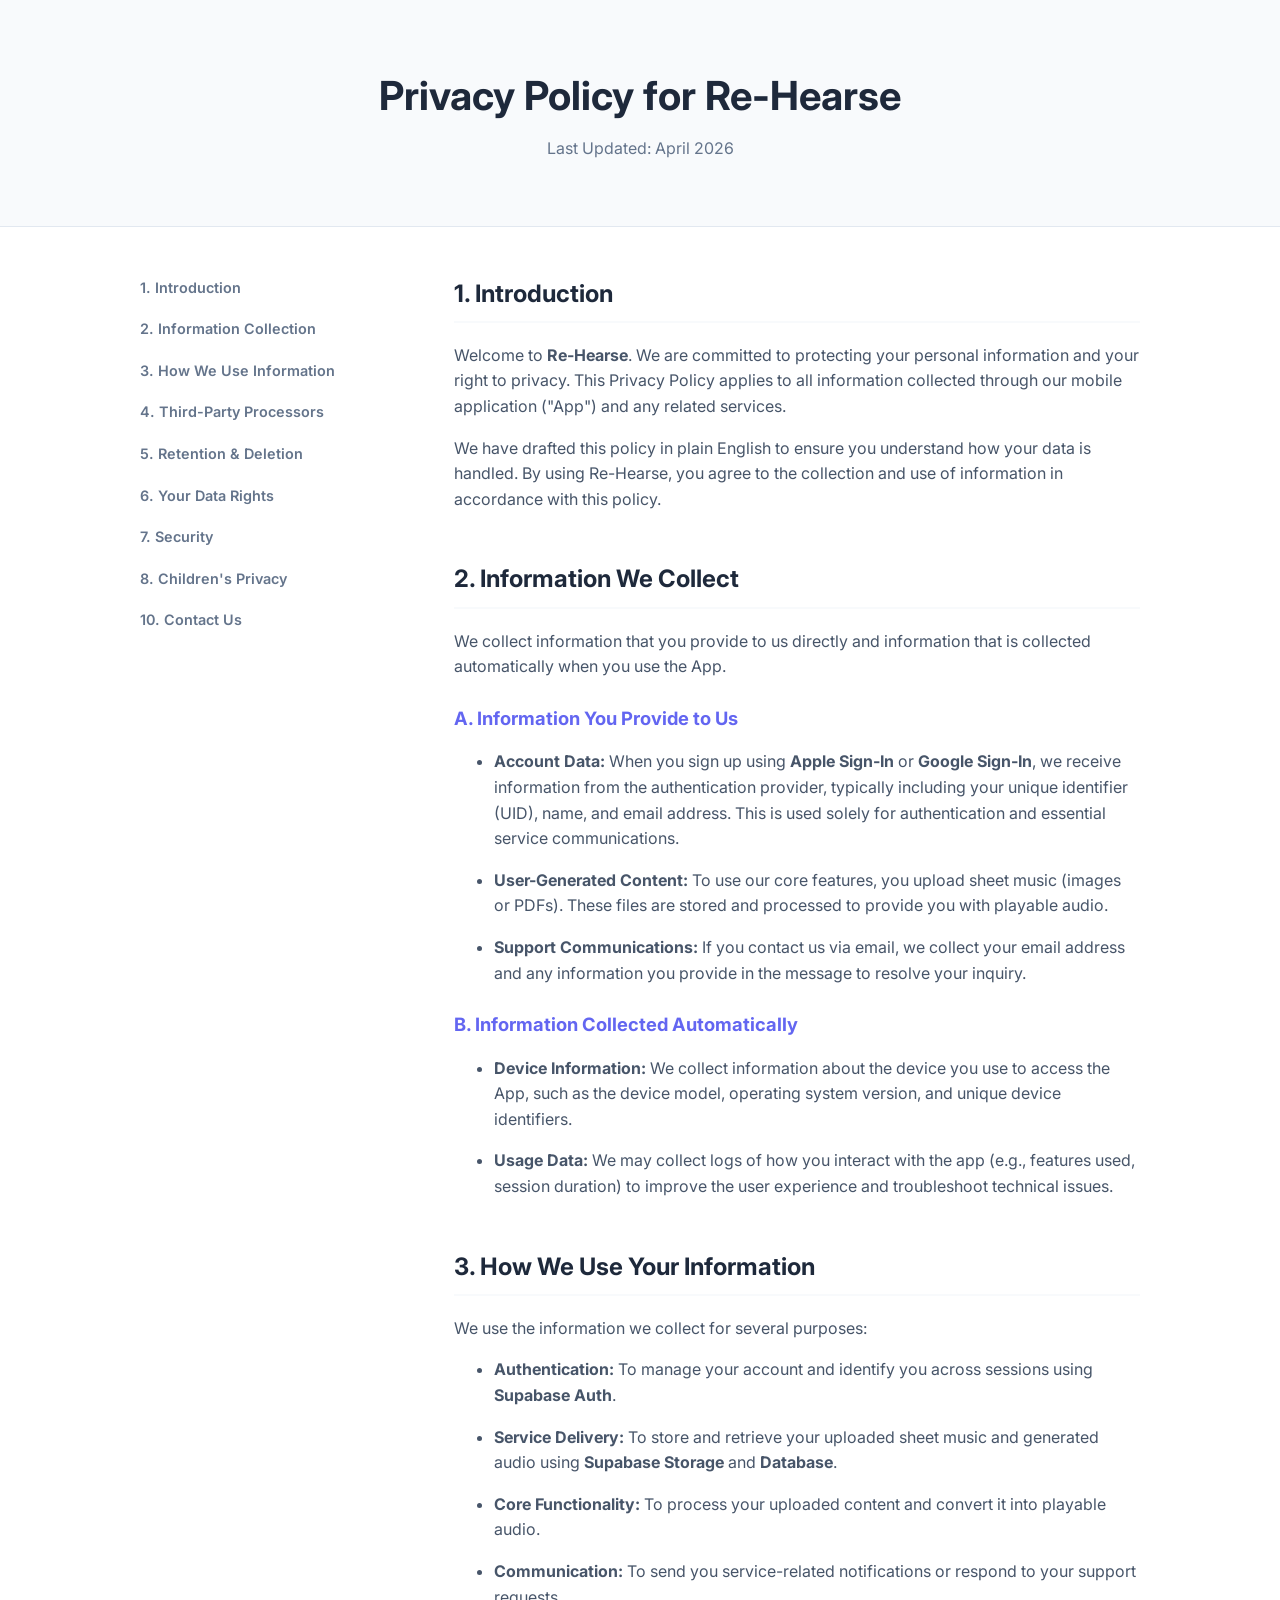
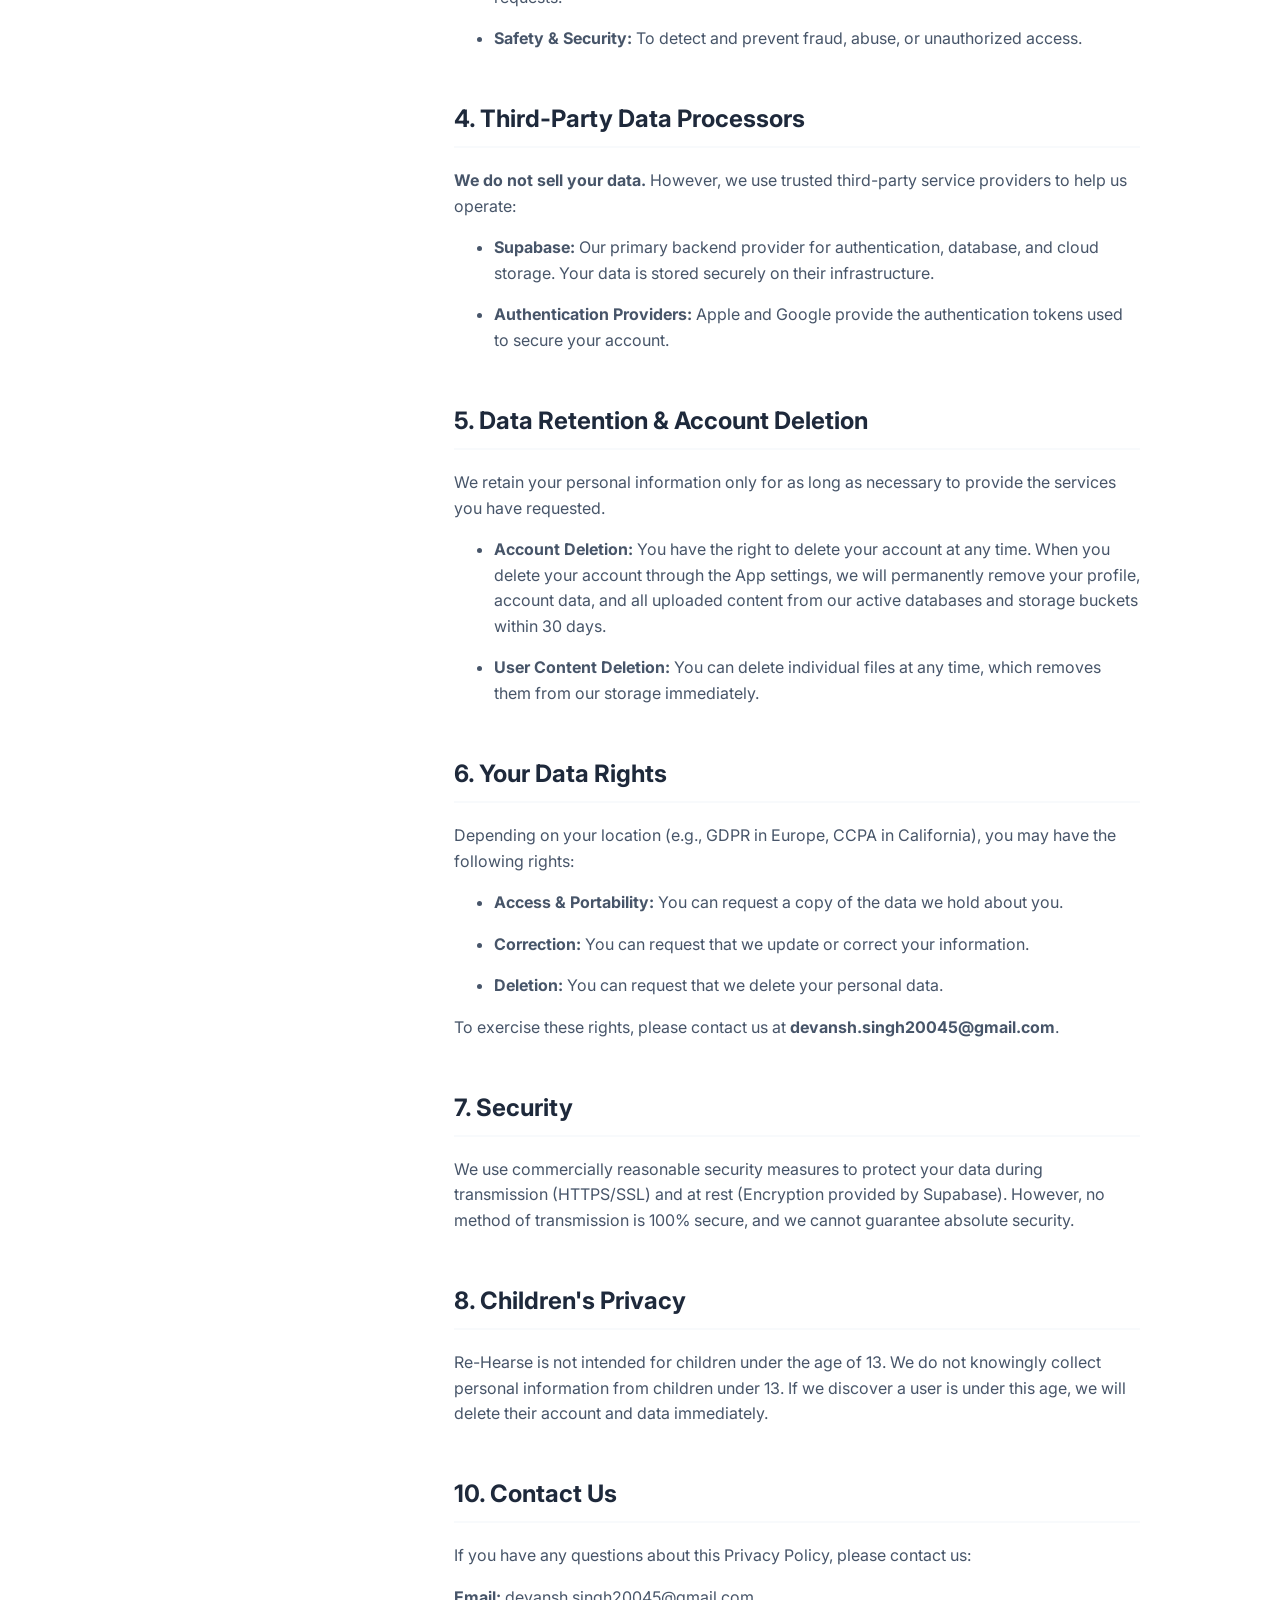
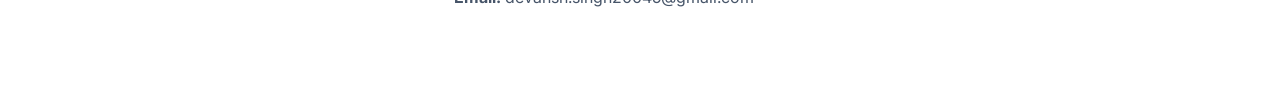
==== privacy-policy/index.html @ 0bf98469 "Create index.html" ====
<!DOCTYPE html>
<html lang="en">
<head>
    <meta charset="UTF-8">
    <meta name="viewport" content="width=device-width, initial-scale=1.0">
    <title>Privacy Policy | Re-Hearse</title>
    <link rel="preconnect" href="https://fonts.googleapis.com">
    <link href="https://fonts.googleapis.com/css2?family=Inter:wght@400;600;700&display=swap" rel="stylesheet">
    <style>
        :root { --primary: #6366f1; --bg: #ffffff; --surface: #f8fafc; --text: #1e293b; --text-light: #64748b; }
        body { font-family: 'Inter', sans-serif; line-height: 1.6; color: var(--text); margin: 0; background: var(--bg); }
        .header { background: var(--surface); padding: 4rem 2rem; text-align: center; border-bottom: 1px solid #e2e8f0; }
        .header h1 { font-size: 2.5rem; margin: 0; font-weight: 700; }
        .last-updated { color: var(--text-light); margin-top: 0.5rem; display: block; }
        .container { max-width: 1000px; margin: 0 auto; padding: 3rem 2rem; display: flex; gap: 4rem; }
        aside { width: 250px; position: sticky; top: 2rem; height: fit-content; }
        aside nav ul { list-style: none; padding: 0; margin: 0; }
        aside nav li { margin-bottom: 1rem; }
        aside nav a { text-decoration: none; color: var(--text-light); font-size: 0.9rem; font-weight: 600; transition: 0.2s; }
        aside nav a:hover { color: var(--primary); }
        main { flex: 1; }
        section { margin-bottom: 3rem; }
        h2 { font-size: 1.5rem; color: var(--text); border-bottom: 2px solid var(--surface); padding-bottom: 0.5rem; margin-top: 0; }
        h3 { font-size: 1.15rem; color: var(--primary); margin: 1.5rem 0 0.5rem 0; }
        p, li { margin-bottom: 1rem; color: #475569; }
        @media (max-width: 850px) { .container { flex-direction: column; } aside { display: none; } }
    </style>
</head>
<body>

<header class="header">
    <h1>Privacy Policy for Re-Hearse</h1>
    <span class="last-updated">Last Updated: April 2026</span>
</header>

<div class="container">
    <aside>
        <nav>
            <ul>
                <li><a href="#intro">1. Introduction</a></li>
                <li><a href="#collection">2. Information Collection</a></li>
                <li><a href="#usage">3. How We Use Information</a></li>
                <li><a href="#thirdparty">4. Third-Party Processors</a></li>
                <li><a href="#retention">5. Retention & Deletion</a></li>
                <li><a href="#rights">6. Your Data Rights</a></li>
                <li><a href="#security">7. Security</a></li>
                <li><a href="#children">8. Children's Privacy</a></li>
                <li><a href="#contact">10. Contact Us</a></li>
            </ul>
        </nav>
    </aside>

    <main>
        <section id="intro">
            <h2>1. Introduction</h2>
            <p>Welcome to <strong>Re-Hearse</strong>. We are committed to protecting your personal information and your right to privacy. This Privacy Policy applies to all information collected through our mobile application ("App") and any related services.</p>
            <p>We have drafted this policy in plain English to ensure you understand how your data is handled. By using Re-Hearse, you agree to the collection and use of information in accordance with this policy.</p>
        </section>

        <section id="collection">
            <h2>2. Information We Collect</h2>
            <p>We collect information that you provide to us directly and information that is collected automatically when you use the App.</p>
            
            <h3>A. Information You Provide to Us</h3>
            <ul>
                <li><strong>Account Data:</strong> When you sign up using <strong>Apple Sign-In</strong> or <strong>Google Sign-In</strong>, we receive information from the authentication provider, typically including your unique identifier (UID), name, and email address. This is used solely for authentication and essential service communications.</li>
                <li><strong>User-Generated Content:</strong> To use our core features, you upload sheet music (images or PDFs). These files are stored and processed to provide you with playable audio.</li>
                <li><strong>Support Communications:</strong> If you contact us via email, we collect your email address and any information you provide in the message to resolve your inquiry.</li>
            </ul>

            <h3>B. Information Collected Automatically</h3>
            <ul>
                <li><strong>Device Information:</strong> We collect information about the device you use to access the App, such as the device model, operating system version, and unique device identifiers.</li>
                <li><strong>Usage Data:</strong> We may collect logs of how you interact with the app (e.g., features used, session duration) to improve the user experience and troubleshoot technical issues.</li>
            </ul>
        </section>

        <section id="usage">
            <h2>3. How We Use Your Information</h2>
            <p>We use the information we collect for several purposes:</p>
            <ul>
                <li><strong>Authentication:</strong> To manage your account and identify you across sessions using <strong>Supabase Auth</strong>.</li>
                <li><strong>Service Delivery:</strong> To store and retrieve your uploaded sheet music and generated audio using <strong>Supabase Storage</strong> and <strong>Database</strong>.</li>
                <li><strong>Core Functionality:</strong> To process your uploaded content and convert it into playable audio.</li>
                <li><strong>Communication:</strong> To send you service-related notifications or respond to your support requests.</li>
                <li><strong>Safety & Security:</strong> To detect and prevent fraud, abuse, or unauthorized access.</li>
            </ul>
        </section>

        <section id="thirdparty">
            <h2>4. Third-Party Data Processors</h2>
            <p><strong>We do not sell your data.</strong> However, we use trusted third-party service providers to help us operate:</p>
            <ul>
                <li><strong>Supabase:</strong> Our primary backend provider for authentication, database, and cloud storage. Your data is stored securely on their infrastructure.</li>
                <li><strong>Authentication Providers:</strong> Apple and Google provide the authentication tokens used to secure your account.</li>
            </ul>
        </section>

        <section id="retention">
            <h2>5. Data Retention & Account Deletion</h2>
            <p>We retain your personal information only for as long as necessary to provide the services you have requested.</p>
            <ul>
                <li><strong>Account Deletion:</strong> You have the right to delete your account at any time. When you delete your account through the App settings, we will permanently remove your profile, account data, and all uploaded content from our active databases and storage buckets within 30 days.</li>
                <li><strong>User Content Deletion:</strong> You can delete individual files at any time, which removes them from our storage immediately.</li>
            </ul>
        </section>

        <section id="rights">
            <h2>6. Your Data Rights</h2>
            <p>Depending on your location (e.g., GDPR in Europe, CCPA in California), you may have the following rights:</p>
            <ul>
                <li><strong>Access & Portability:</strong> You can request a copy of the data we hold about you.</li>
                <li><strong>Correction:</strong> You can request that we update or correct your information.</li>
                <li><strong>Deletion:</strong> You can request that we delete your personal data.</li>
            </ul>
            <p>To exercise these rights, please contact us at <strong>devansh.singh20045@gmail.com</strong>.</p>
        </section>

        <section id="security">
            <h2>7. Security</h2>
            <p>We use commercially reasonable security measures to protect your data during transmission (HTTPS/SSL) and at rest (Encryption provided by Supabase). However, no method of transmission is 100% secure, and we cannot guarantee absolute security.</p>
        </section>

        <section id="children">
            <h2>8. Children's Privacy</h2>
            <p>Re-Hearse is not intended for children under the age of 13. We do not knowingly collect personal information from children under 13. If we discover a user is under this age, we will delete their account and data immediately.</p>
        </section>

        <section id="contact">
            <h2>10. Contact Us</h2>
            <p>If you have any questions about this Privacy Policy, please contact us:</p>
            <p><strong>Email:</strong> devansh.singh20045@gmail.com</p>
        </section>
    </main>
</div>

</body>
</html>
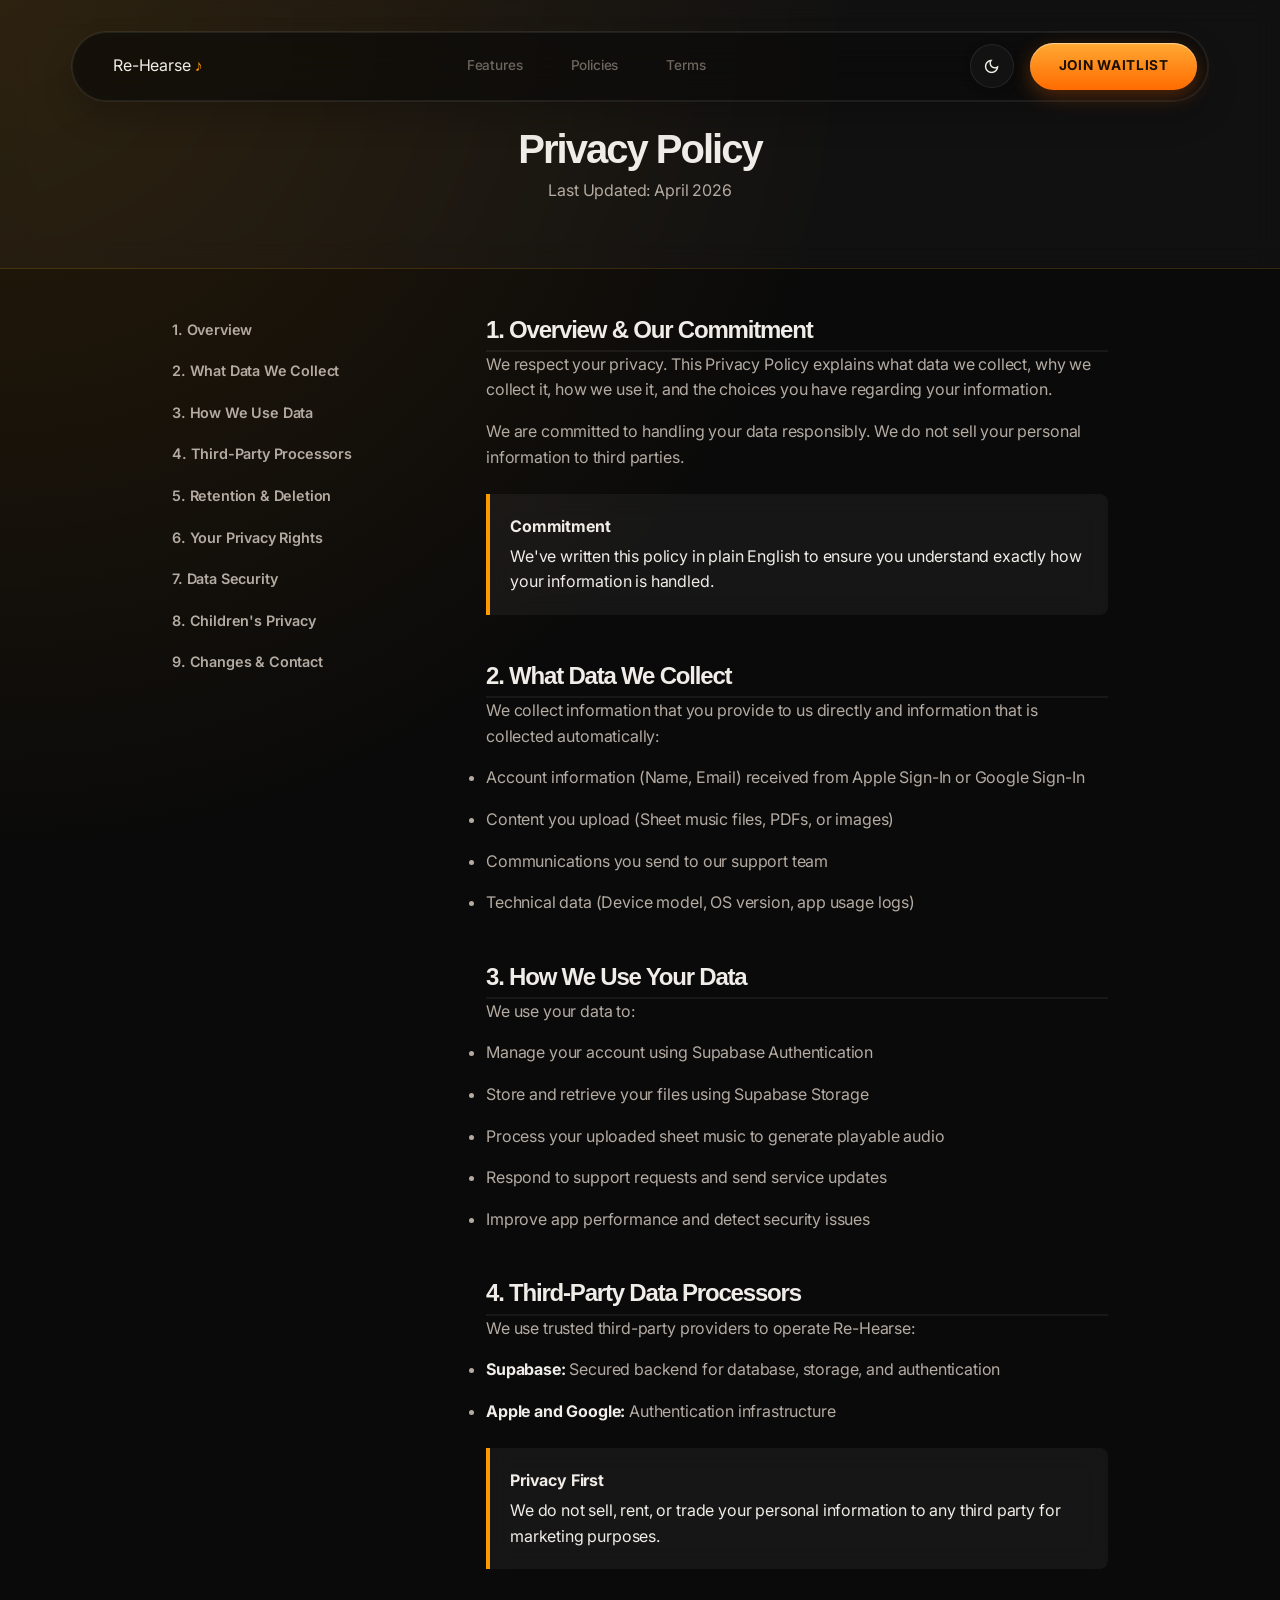
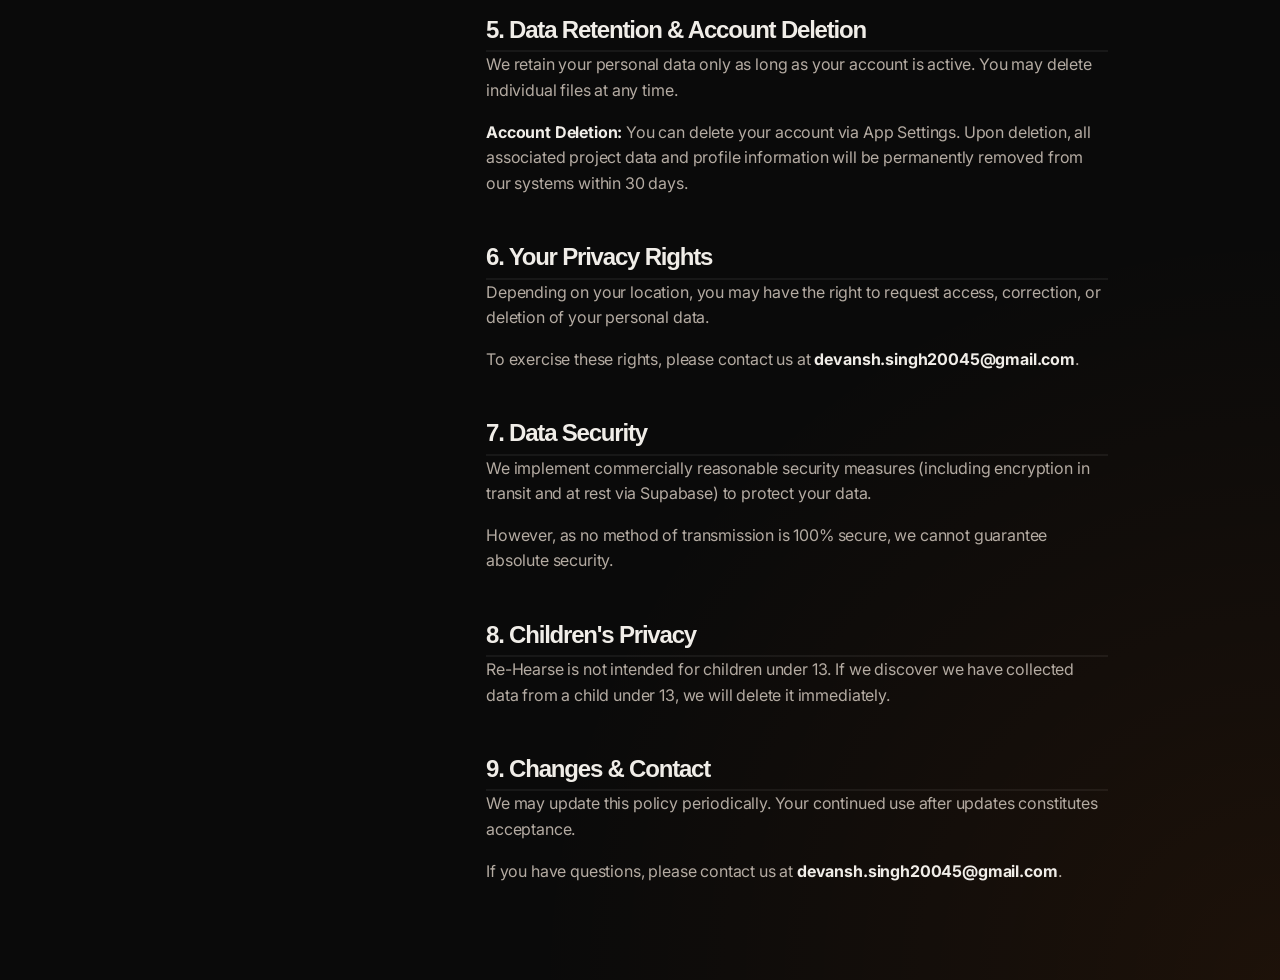
==== commit cd069b09: "initial commit" ====
--- a/privacy-policy/index.html
+++ b/privacy-policy/index.html
@@ -6,30 +6,119 @@
     <title>Privacy Policy | Re-Hearse</title>
     <link rel="preconnect" href="https://fonts.googleapis.com">
     <link href="https://fonts.googleapis.com/css2?family=Inter:wght@400;600;700&display=swap" rel="stylesheet">
+    <link href="https://fonts.googleapis.com/css2?family=Material+Symbols+Outlined:opsz,wght,FILL,GRAD@20..48,100..700,0..1,-50..200&display=swap"
+        rel="stylesheet">
+    <link rel="stylesheet" href="../style.css">
+    <!-- Lightweight navbar/cursor script — no GSAP needed on sub-pages -->
+    <script defer src="../subpage.js"></script>
     <style>
-        :root { --primary: #6366f1; --bg: #ffffff; --surface: #f8fafc; --text: #1e293b; --text-light: #64748b; }
-        body { font-family: 'Inter', sans-serif; line-height: 1.6; color: var(--text); margin: 0; background: var(--bg); }
-        .header { background: var(--surface); padding: 4rem 2rem; text-align: center; border-bottom: 1px solid #e2e8f0; }
+        :root {
+            --primary: #ff9900;
+            --primary-deep: #ff6b00;
+            --bg: #0a0a0a;
+            --surface: rgba(255, 255, 255, 0.03);
+            --surface-strong: rgba(255, 255, 255, 0.05);
+            --text: #f0ede8;
+            --text-light: #b4aba2;
+            --border: rgba(255, 153, 0, 0.16);
+        }
+
+        /* ===== LIGHT MODE ===== */
+        body.light-mode {
+            --text: #1a1a1a;
+            --text-light: #5a5450;
+            --bg: #FAFAF8;
+            --surface: rgba(0, 0, 0, 0.03);
+            --surface-strong: rgba(0, 0, 0, 0.05);
+            --border: rgba(239, 148, 8, 0.18);
+        }
+        body.light-mode {
+            background-color: #FAFAF8 !important;
+            background-image:
+                radial-gradient(circle at top left, rgba(255, 153, 0, 0.07) 0%, transparent 30%),
+                radial-gradient(circle at bottom right, rgba(255, 107, 0, 0.04) 0%, transparent 26%) !important;
+            color: #1a1a1a;
+        }
+        body.light-mode .header {
+            background: rgba(0, 0, 0, 0.02);
+        }
+        body.light-mode .callout {
+            background: rgba(0, 0, 0, 0.04);
+        }
+        body.light-mode h2 {
+            color: #1a1a1a;
+            border-bottom-color: rgba(0, 0, 0, 0.08);
+        }
+        body.light-mode h3 {
+            color: var(--primary);
+        }
+        body.light-mode strong {
+            color: #1a1a1a;
+        }
+        body.light-mode aside nav a {
+            color: #5a5450;
+        }
+        body.light-mode aside nav a:hover {
+            color: var(--primary);
+        }
+
+        body {
+            font-family: 'Inter', sans-serif;
+            line-height: 1.6;
+            color: var(--text);
+            margin: 0;
+            background-color: var(--bg);
+            background-image:
+                radial-gradient(circle at top left, rgba(255, 153, 0, 0.12) 0%, transparent 30%),
+                radial-gradient(circle at bottom right, rgba(255, 107, 0, 0.08) 0%, transparent 26%);
+            transition: background-color 0.4s ease, color 0.4s ease;
+        }
+        .header { background: var(--surface); padding: 8rem 2rem 4rem; text-align: center; border-bottom: 1px solid var(--border); backdrop-filter: blur(14px); transition: background 0.4s ease; }
         .header h1 { font-size: 2.5rem; margin: 0; font-weight: 700; }
         .last-updated { color: var(--text-light); margin-top: 0.5rem; display: block; }
         .container { max-width: 1000px; margin: 0 auto; padding: 3rem 2rem; display: flex; gap: 4rem; }
-        aside { width: 250px; position: sticky; top: 2rem; height: fit-content; }
+        aside { width: 250px; position: sticky; top: 100px; height: fit-content; }
         aside nav ul { list-style: none; padding: 0; margin: 0; }
         aside nav li { margin-bottom: 1rem; }
-        aside nav a { text-decoration: none; color: var(--text-light); font-size: 0.9rem; font-weight: 600; transition: 0.2s; }
+        aside nav a { text-decoration: none; color: var(--text-light); font-size: 0.9rem; font-weight: 600; transition: color 0.3s ease; }
         aside nav a:hover { color: var(--primary); }
         main { flex: 1; }
         section { margin-bottom: 3rem; }
-        h2 { font-size: 1.5rem; color: var(--text); border-bottom: 2px solid var(--surface); padding-bottom: 0.5rem; margin-top: 0; }
+        h2 { font-size: 1.5rem; color: var(--text); border-bottom: 2px solid rgba(255, 255, 255, 0.06); padding-bottom: 0.5rem; margin-top: 0; transition: color 0.4s ease, border-color 0.4s ease; }
         h3 { font-size: 1.15rem; color: var(--primary); margin: 1.5rem 0 0.5rem 0; }
-        p, li { margin-bottom: 1rem; color: #475569; }
+        p, li { margin-bottom: 1rem; color: var(--text-light); transition: color 0.4s ease; }
+        .callout { background: var(--surface-strong); border-left: 4px solid var(--primary); padding: 1.25rem; border-radius: 0 8px 8px 0; margin: 1.5rem 0; backdrop-filter: blur(12px); transition: background 0.4s ease; }
+        .callout-title { font-weight: 700; display: block; margin-bottom: 0.25rem; color: var(--text); transition: color 0.4s ease; }
+        strong { color: var(--text); transition: color 0.4s ease; }
         @media (max-width: 850px) { .container { flex-direction: column; } aside { display: none; } }
     </style>
 </head>
 <body>
 
+    <div id="cursor" class="custom-cursor"></div>
+    <div id="cursor-follower" class="custom-cursor-follower"><span class="cursor-note">♪</span></div>
+
+    <nav class="navbar" id="navbar">
+        <div class="nav-inner">
+            <a href="../index.html" class="logo data-magnetic" style="text-decoration: none; color: inherit;">Re-Hearse <span class="logo-note">♪</span></a>
+            <div class="nav-links">
+                <a href="../index.html#showcase-area" class="data-magnetic">Features</a>
+                <a href="../privacy-policy/index.html" class="data-magnetic active">Policies</a>
+                <a href="../terms-of-service/index.html" class="data-magnetic">Terms</a>
+            </div>
+            <div class="nav-right">
+                <button id="theme-toggle" class="theme-toggle-btn data-magnetic" aria-label="Toggle Theme">
+                    <span class="material-symbols-outlined theme-icon">dark_mode</span>
+                </button>
+                <a href="../index.html#download" class="nav-badge data-magnetic download-btn">
+                    Join Waitlist
+                </a>
+            </div>
+        </div>
+    </nav>
+
 <header class="header">
-    <h1>Privacy Policy for Re-Hearse</h1>
+    <h1>Privacy Policy</h1>
     <span class="last-updated">Last Updated: April 2026</span>
 </header>
 
@@ -37,99 +126,93 @@
     <aside>
         <nav>
             <ul>
-                <li><a href="#intro">1. Introduction</a></li>
-                <li><a href="#collection">2. Information Collection</a></li>
-                <li><a href="#usage">3. How We Use Information</a></li>
-                <li><a href="#thirdparty">4. Third-Party Processors</a></li>
-                <li><a href="#retention">5. Retention & Deletion</a></li>
-                <li><a href="#rights">6. Your Data Rights</a></li>
-                <li><a href="#security">7. Security</a></li>
-                <li><a href="#children">8. Children's Privacy</a></li>
-                <li><a href="#contact">10. Contact Us</a></li>
+                <li><a href="#section1">1. Overview</a></li>
+                <li><a href="#section2">2. What Data We Collect</a></li>
+                <li><a href="#section3">3. How We Use Data</a></li>
+                <li><a href="#section4">4. Third-Party Processors</a></li>
+                <li><a href="#section5">5. Retention & Deletion</a></li>
+                <li><a href="#section6">6. Your Privacy Rights</a></li>
+                <li><a href="#section7">7. Data Security</a></li>
+                <li><a href="#section8">8. Children's Privacy</a></li>
+                <li><a href="#section9">9. Changes & Contact</a></li>
             </ul>
         </nav>
     </aside>
 
     <main>
-        <section id="intro">
-            <h2>1. Introduction</h2>
-            <p>Welcome to <strong>Re-Hearse</strong>. We are committed to protecting your personal information and your right to privacy. This Privacy Policy applies to all information collected through our mobile application ("App") and any related services.</p>
-            <p>We have drafted this policy in plain English to ensure you understand how your data is handled. By using Re-Hearse, you agree to the collection and use of information in accordance with this policy.</p>
-        </section>
-
-        <section id="collection">
-            <h2>2. Information We Collect</h2>
-            <p>We collect information that you provide to us directly and information that is collected automatically when you use the App.</p>
-            
-            <h3>A. Information You Provide to Us</h3>
-            <ul>
-                <li><strong>Account Data:</strong> When you sign up using <strong>Apple Sign-In</strong> or <strong>Google Sign-In</strong>, we receive information from the authentication provider, typically including your unique identifier (UID), name, and email address. This is used solely for authentication and essential service communications.</li>
-                <li><strong>User-Generated Content:</strong> To use our core features, you upload sheet music (images or PDFs). These files are stored and processed to provide you with playable audio.</li>
-                <li><strong>Support Communications:</strong> If you contact us via email, we collect your email address and any information you provide in the message to resolve your inquiry.</li>
-            </ul>
-
-            <h3>B. Information Collected Automatically</h3>
-            <ul>
-                <li><strong>Device Information:</strong> We collect information about the device you use to access the App, such as the device model, operating system version, and unique device identifiers.</li>
-                <li><strong>Usage Data:</strong> We may collect logs of how you interact with the app (e.g., features used, session duration) to improve the user experience and troubleshoot technical issues.</li>
-            </ul>
-        </section>
-
-        <section id="usage">
-            <h2>3. How We Use Your Information</h2>
-            <p>We use the information we collect for several purposes:</p>
-            <ul>
-                <li><strong>Authentication:</strong> To manage your account and identify you across sessions using <strong>Supabase Auth</strong>.</li>
-                <li><strong>Service Delivery:</strong> To store and retrieve your uploaded sheet music and generated audio using <strong>Supabase Storage</strong> and <strong>Database</strong>.</li>
-                <li><strong>Core Functionality:</strong> To process your uploaded content and convert it into playable audio.</li>
-                <li><strong>Communication:</strong> To send you service-related notifications or respond to your support requests.</li>
-                <li><strong>Safety & Security:</strong> To detect and prevent fraud, abuse, or unauthorized access.</li>
-            </ul>
-        </section>
-
-        <section id="thirdparty">
+        <section id="section1">
+            <h2>1. Overview & Our Commitment</h2>
+            <p>We respect your privacy. This Privacy Policy explains what data we collect, why we collect it, how we use it, and the choices you have regarding your information.</p>
+            <p>We are committed to handling your data responsibly. We do not sell your personal information to third parties.</p>
+            <div class="callout">
+                <span class="callout-title">Commitment</span>
+                We've written this policy in plain English to ensure you understand exactly how your information is handled.
+            </div>
+        </section>
+
+        <section id="section2">
+            <h2>2. What Data We Collect</h2>
+            <p>We collect information that you provide to us directly and information that is collected automatically:</p>
+            <ul>
+                <li>Account information (Name, Email) received from Apple Sign-In or Google Sign-In</li>
+                <li>Content you upload (Sheet music files, PDFs, or images)</li>
+                <li>Communications you send to our support team</li>
+                <li>Technical data (Device model, OS version, app usage logs)</li>
+            </ul>
+        </section>
+
+        <section id="section3">
+            <h2>3. How We Use Your Data</h2>
+            <p>We use your data to:</p>
+            <ul>
+                <li>Manage your account using Supabase Authentication</li>
+                <li>Store and retrieve your files using Supabase Storage</li>
+                <li>Process your uploaded sheet music to generate playable audio</li>
+                <li>Respond to support requests and send service updates</li>
+                <li>Improve app performance and detect security issues</li>
+            </ul>
+        </section>
+
+        <section id="section4">
             <h2>4. Third-Party Data Processors</h2>
-            <p><strong>We do not sell your data.</strong> However, we use trusted third-party service providers to help us operate:</p>
-            <ul>
-                <li><strong>Supabase:</strong> Our primary backend provider for authentication, database, and cloud storage. Your data is stored securely on their infrastructure.</li>
-                <li><strong>Authentication Providers:</strong> Apple and Google provide the authentication tokens used to secure your account.</li>
-            </ul>
-        </section>
-
-        <section id="retention">
+            <p>We use trusted third-party providers to operate Re-Hearse:</p>
+            <ul>
+                <li><strong>Supabase:</strong> Secured backend for database, storage, and authentication</li>
+                <li><strong>Apple and Google:</strong> Authentication infrastructure</li>
+            </ul>
+            <div class="callout">
+                <span class="callout-title">Privacy First</span>
+                We do not sell, rent, or trade your personal information to any third party for marketing purposes.
+            </div>
+        </section>
+
+        <section id="section5">
             <h2>5. Data Retention & Account Deletion</h2>
-            <p>We retain your personal information only for as long as necessary to provide the services you have requested.</p>
-            <ul>
-                <li><strong>Account Deletion:</strong> You have the right to delete your account at any time. When you delete your account through the App settings, we will permanently remove your profile, account data, and all uploaded content from our active databases and storage buckets within 30 days.</li>
-                <li><strong>User Content Deletion:</strong> You can delete individual files at any time, which removes them from our storage immediately.</li>
-            </ul>
-        </section>
-
-        <section id="rights">
-            <h2>6. Your Data Rights</h2>
-            <p>Depending on your location (e.g., GDPR in Europe, CCPA in California), you may have the following rights:</p>
-            <ul>
-                <li><strong>Access & Portability:</strong> You can request a copy of the data we hold about you.</li>
-                <li><strong>Correction:</strong> You can request that we update or correct your information.</li>
-                <li><strong>Deletion:</strong> You can request that we delete your personal data.</li>
-            </ul>
+            <p>We retain your personal data only as long as your account is active. You may delete individual files at any time.</p>
+            <p><strong>Account Deletion:</strong> You can delete your account via App Settings. Upon deletion, all associated project data and profile information will be permanently removed from our systems within 30 days.</p>
+        </section>
+
+        <section id="section6">
+            <h2>6. Your Privacy Rights</h2>
+            <p>Depending on your location, you may have the right to request access, correction, or deletion of your personal data.</p>
             <p>To exercise these rights, please contact us at <strong>devansh.singh20045@gmail.com</strong>.</p>
         </section>
 
-        <section id="security">
-            <h2>7. Security</h2>
-            <p>We use commercially reasonable security measures to protect your data during transmission (HTTPS/SSL) and at rest (Encryption provided by Supabase). However, no method of transmission is 100% secure, and we cannot guarantee absolute security.</p>
-        </section>
-
-        <section id="children">
+        <section id="section7">
+            <h2>7. Data Security</h2>
+            <p>We implement commercially reasonable security measures (including encryption in transit and at rest via Supabase) to protect your data.</p>
+            <p>However, as no method of transmission is 100% secure, we cannot guarantee absolute security.</p>
+        </section>
+
+        <section id="section8">
             <h2>8. Children's Privacy</h2>
-            <p>Re-Hearse is not intended for children under the age of 13. We do not knowingly collect personal information from children under 13. If we discover a user is under this age, we will delete their account and data immediately.</p>
-        </section>
-
-        <section id="contact">
-            <h2>10. Contact Us</h2>
-            <p>If you have any questions about this Privacy Policy, please contact us:</p>
-            <p><strong>Email:</strong> devansh.singh20045@gmail.com</p>
+            <p>Re-Hearse is not intended for children under 13. If we discover we have collected data from a child under 13, we will delete it immediately.</p>
+        </section>
+
+        <section id="section9">
+            <h2>9. Changes & Contact</h2>
+            <p>We may update this policy periodically. Your continued use after updates constitutes acceptance.</p>
+            <p>If you have questions, please contact us at <strong>devansh.singh20045@gmail.com</strong>.</p>
         </section>
     </main>
 </div>
--- a/style.css
+++ b/style.css
@@ -0,0 +1,1701 @@
+/* RE-HEARSE SHOWCASE STYLES — Premium Music Edition */
+:root {
+  /* Brand Colors */
+  --orange-neon: #EF9408;
+  --orange-light: #FF9900;
+  --orange-dark: #FF6B00;
+
+  /* Theme-dependent Tokens (Dark - Default) */
+  --bg-color: #0A0A0A;
+  --text-main: #F0EDE8;
+  --text-muted: #6E665F;
+  --bg-glass: rgba(255, 255, 255, 0.03);
+  --border-glass: rgba(255, 255, 255, 0.08);
+  --bg-glass-heavy: rgba(255, 255, 255, 0.06);
+  --text-shadow-hero: 0 4px 40px rgba(255, 255, 255, 0.06);
+  --navbar-bg: rgba(10, 10, 10, 0.7);
+
+  --font-display: 'Space Grotesk', sans-serif;
+  --font-body: 'Inter', sans-serif;
+  --font-editorial: 'Playfair Display', serif;
+}
+
+/* Light Mode Overrides */
+body.light-mode {
+  --bg-color: #FAFAF8;
+  /* Premium Off-white / Paper */
+  --text-main: #1A1A1A;
+  --text-muted: #8E867F;
+  --bg-glass: rgba(0, 0, 0, 0.03);
+  --border-glass: rgba(0, 0, 0, 0.08);
+  --bg-glass-heavy: rgba(0, 0, 0, 0.06);
+  --text-shadow-hero: 0 4px 40px rgba(0, 0, 0, 0.03);
+  --navbar-bg: rgba(250, 250, 248, 0.85);
+}
+
+* {
+  margin: 0;
+  padding: 0;
+  box-sizing: border-box;
+  cursor: none !important;
+}
+
+body {
+  font-family: var(--font-body);
+  background-color: var(--bg-color);
+  color: var(--text-main);
+  overflow-x: hidden;
+  -webkit-font-smoothing: antialiased;
+  letter-spacing: -0.01em;
+  /* Only transition color, not box-shadow/opacity (avoids layer invalidation) */
+  transition: background-color 0.4s ease, color 0.4s ease;
+}
+
+body.system-cursor * {
+  cursor: auto !important;
+}
+
+body.system-cursor .custom-cursor,
+body.system-cursor .custom-cursor-follower {
+  display: none;
+}
+
+body.system-cursor .data-magnetic {
+  will-change: auto;
+}
+
+body.reduced-motion .float-note,
+body.reduced-motion .logo-note,
+body.reduced-motion .user-reviews-marquee,
+body.reduced-motion .screen-glare,
+body.reduced-motion .cta-note-decoration,
+body.reduced-motion .preloader-icon-glow,
+body.reduced-motion .preloader-icon-ring,
+body.reduced-motion .aurora-2,
+body.reduced-motion .aurora-3 {
+  animation: none !important;
+}
+
+/* Limit theme transition to only color-related props to avoid layout thrash */
+body,
+.nav-inner,
+.theme-toggle-btn,
+.nav-links a,
+.footer-links a,
+.review-card,
+.write-review-btn,
+.download-btn,
+.glass-card,
+.editorial-container,
+.footer-bottom,
+.copyright {
+  transition:
+    background-color 0.4s ease,
+    color 0.4s ease,
+    border-color 0.4s ease;
+}
+
+::selection {
+  background: var(--orange-light);
+  color: #0A0A0A;
+}
+
+/* ================================================
+   CUSTOM CURSOR — Musical Note Edition
+================================================ */
+.custom-cursor {
+  position: fixed;
+  top: 0;
+  left: 0;
+  width: 8px;
+  height: 8px;
+  background-color: var(--orange-light);
+  border-radius: 50%;
+  pointer-events: none;
+  z-index: 10000;
+  transform: translate(-50%, -50%);
+  /* Removed glow box-shadow — repaints on every mousemove */
+  box-shadow: 0 0 8px rgba(255, 153, 0, 0.5);
+}
+
+.custom-cursor-follower {
+  position: fixed;
+  top: 0;
+  left: 0;
+  width: 44px;
+  height: 44px;
+  border: 1.5px solid rgba(255, 153, 0, 0.5);
+  border-radius: 50%;
+  pointer-events: none;
+  z-index: 9999;
+  transform: translate(-50%, -50%);
+  transition: width 0.3s cubic-bezier(0.16, 1, 0.3, 1),
+    height 0.3s cubic-bezier(0.16, 1, 0.3, 1),
+    background 0.3s ease,
+    border-color 0.3s ease;
+  display: flex;
+  align-items: center;
+  justify-content: center;
+  /* Removed backdrop-filter from cursor — it creates a new composite layer on every frame */
+  will-change: transform;
+}
+
+.cursor-note {
+  font-size: 1rem;
+  color: var(--orange-light);
+  opacity: 0;
+  transition: opacity 0.3s ease;
+  line-height: 1;
+  pointer-events: none;
+  user-select: none;
+}
+
+.custom-cursor-follower.cursor-hover {
+  width: 64px;
+  height: 64px;
+  background: rgba(255, 153, 0, 0.08);
+  border-color: var(--orange-light);
+}
+
+.custom-cursor-follower.cursor-hover .cursor-note {
+  opacity: 1;
+}
+
+/* Lenis Settings */
+html.lenis {
+  height: auto;
+}
+
+.lenis.lenis-smooth {
+  scroll-behavior: auto;
+}
+
+.lenis.lenis-smooth [data-lenis-prevent] {
+  overscroll-behavior: contain;
+}
+
+/* ================================================
+   AMBIENT BACKGROUND
+================================================ */
+.ambient-background {
+  position: fixed;
+  top: 0;
+  left: 0;
+  width: 100vw;
+  height: 100vh;
+  z-index: -1;
+  overflow: hidden;
+  background: var(--bg-color);
+  pointer-events: none;
+  /* Isolate compositing to prevent children from polluting parent layers */
+  contain: strict;
+  transition: background-color 0.5s ease;
+}
+
+#bg-canvas {
+  position: absolute;
+  top: 0;
+  left: 0;
+  width: 100%;
+  height: 100%;
+  opacity: 0.3;
+  /* Own compositing layer — keeps canvas repaints isolated */
+  will-change: contents;
+}
+
+/* Noise overlay removed — SVG filter is expensive. Using a pseudo-element with opacity instead */
+.noise-overlay {
+  display: none;
+}
+
+.ambient-glow-orb {
+  position: absolute;
+  top: -10vh;
+  left: 50%;
+  width: 70vw;
+  height: 70vw;
+  background: radial-gradient(circle, rgba(239, 148, 8, 0.12) 0%, rgba(239, 148, 8, 0.04) 45%, transparent 70%);
+  /* Reduced blur from 120px → 60px: massive GPU win, visually identical at distance */
+  filter: blur(60px);
+  transform: translate(-50%, -50%);
+  z-index: 0;
+  pointer-events: none;
+  /* Only animate opacity/transform — never filter */
+  will-change: transform, opacity;
+}
+
+/* Orange Smudge Top Left */
+.ambient-smudge-left {
+  position: fixed;
+  top: -10vh;
+  left: -15vw;
+  width: 45vw;
+  height: 45vh;
+  background: radial-gradient(circle at center, rgba(251, 173, 36, 0.4) 0%, rgba(255, 165, 0, 0.15) 45%, transparent 80%);
+  /* Reduced from 120px → 50px */
+  filter: blur(50px);
+  opacity: 0.5;
+  z-index: 0;
+  pointer-events: none;
+  /* Removed mix-blend-mode: screen — it breaks compositing and forces repaint */
+}
+
+body.light-mode .ambient-smudge-left {
+  opacity: 0.12;
+  filter: blur(60px);
+  background: radial-gradient(circle at center, rgba(251, 173, 36, 0.3) 0%, rgba(255, 165, 0, 0.1) 50%, transparent 75%);
+}
+
+/* Aurora orbs: slow them WAY down — at 20s they were causing 60fps compositing */
+.aurora-2 {
+  background: radial-gradient(circle, rgba(255, 107, 0, 0.06) 0%, transparent 60%);
+  top: 30%;
+  left: -20%;
+  width: 80vw;
+  height: 80vh;
+  animation: float 40s infinite alternate ease-in-out;
+  filter: blur(40px);
+}
+
+.aurora-3 {
+  background: radial-gradient(circle, rgba(255, 153, 0, 0.04) 0%, transparent 60%);
+  bottom: -20%;
+  right: -20%;
+  width: 70vw;
+  height: 70vh;
+  animation: float 50s infinite alternate-reverse ease-in-out;
+  filter: blur(40px);
+}
+
+@keyframes float {
+  0% { transform: translate(0, 0) scale(1); }
+  100% { transform: translate(6vw, 6vh) scale(1.08); }
+}
+
+/* ================================================
+   TYPOGRAPHY
+================================================ */
+h1,
+h2 {
+  font-family: var(--font-display);
+  letter-spacing: -0.05em;
+  font-weight: 800;
+  line-height: 1.05;
+}
+
+.gradient-text {
+  background: linear-gradient(135deg, var(--text-main), var(--text-muted));
+  -webkit-background-clip: text;
+  background-clip: text;
+  -webkit-text-fill-color: transparent;
+  color: transparent;
+}
+
+/* ================================================
+   NAVBAR
+================================================ */
+.navbar {
+  position: fixed;
+  top: 2rem;
+  left: 50%;
+  transform: translateX(-50%);
+  width: 100%;
+  max-width: 1200px;
+  padding: 0 2rem;
+  z-index: 100;
+  /* Do NOT will-change: transform on the outer wrapper — it creates unnecessary layer */
+}
+
+.nav-inner {
+  display: flex;
+  align-items: center;
+  justify-content: space-between;
+  background: var(--navbar-bg);
+  /* Reduced blur from 24px → 16px. Visually near-identical but 2x faster */
+  backdrop-filter: saturate(160%) blur(16px);
+  -webkit-backdrop-filter: saturate(160%) blur(16px);
+  border: 1px solid var(--border-glass);
+  border-radius: 100px;
+  padding: 0.6rem 0.6rem 0.6rem 2.5rem;
+  box-shadow: 0 16px 32px rgba(0, 0, 0, 0.2), 0 0 0 1px var(--border-glass);
+  will-change: transform;
+}
+
+.nav-right {
+  display: flex;
+  align-items: center;
+  gap: 1rem;
+}
+
+.theme-toggle-btn {
+  background: var(--bg-glass);
+  border: 1px solid var(--border-glass);
+  width: 44px;
+  height: 44px;
+  border-radius: 50%;
+  display: flex;
+  align-items: center;
+  justify-content: center;
+  color: var(--text-main);
+  cursor: none !important;
+  transition: all 0.3s ease;
+  box-shadow: 0 4px 12px rgba(0, 0, 0, 0.1);
+}
+
+.theme-toggle-btn:hover {
+  background: var(--bg-glass-heavy);
+  border-color: var(--orange-light);
+  transform: translateY(-2px);
+  box-shadow: 0 8px 24px rgba(255, 153, 0, 0.2);
+}
+
+.theme-icon {
+  font-size: 1.2rem;
+  transition: transform 0.5s cubic-bezier(0.16, 1, 0.3, 1);
+}
+
+.theme-toggle-btn:active .theme-icon {
+  transform: scale(0.8) rotate(15deg);
+}
+
+.logo-note {
+  color: var(--orange-light);
+  font-size: 1rem;
+  display: inline-block;
+  animation: noteWiggle 3s ease-in-out infinite;
+}
+
+@keyframes noteWiggle {
+
+  0%,
+  100% {
+    transform: translateY(0) rotate(0deg);
+  }
+
+  30% {
+    transform: translateY(-3px) rotate(-8deg);
+  }
+
+  70% {
+    transform: translateY(-1px) rotate(4deg);
+  }
+}
+
+.nav-links {
+  display: flex;
+  gap: 2rem;
+}
+
+.nav-links a {
+  color: var(--text-muted);
+  text-decoration: none;
+  font-size: 0.85rem;
+  font-weight: 500;
+  transition: color 0.3s;
+  padding: 0.5rem;
+  display: inline-block;
+}
+
+.nav-links a:hover {
+  color: #fff;
+}
+
+.nav-badge,
+.footer-badge {
+  display: inline-block;
+}
+
+/* Only promote compositing on elements that are actually being animated */
+.data-magnetic {
+  transform: translateZ(0);
+}
+
+/* ================================================
+   PRELOADER — Treble Clef Edition
+================================================ */
+#preloader {
+  position: fixed;
+  top: 0;
+  left: 0;
+  width: 100vw;
+  height: 100vh;
+  background: #050505;
+  z-index: 9999;
+  display: flex;
+  justify-content: center;
+  align-items: center;
+  pointer-events: none;
+}
+
+#preloader .preloader-content {
+  display: flex;
+  flex-direction: column;
+  align-items: center;
+  gap: 1.5rem;
+}
+
+/* App Icon preloader */
+.preloader-icon-wrap {
+  position: relative;
+  width: 120px;
+  height: 120px;
+  display: flex;
+  align-items: center;
+  justify-content: center;
+  margin-bottom: 0.5rem;
+}
+
+.preloader-icon {
+  width: 100px;
+  height: 100px;
+  border-radius: 22px;
+  /* iOS icon rounding */
+  object-fit: cover;
+  position: relative;
+  z-index: 3;
+  animation: iconScaleIn 0.7s cubic-bezier(0.16, 1, 0.3, 1) forwards;
+  opacity: 0;
+  box-shadow:
+    0 0 0 1px rgba(255, 153, 0, 0.15),
+    0 20px 60px rgba(0, 0, 0, 0.6),
+    0 0 40px rgba(255, 153, 0, 0.2);
+}
+
+@keyframes iconScaleIn {
+  0% {
+    opacity: 0;
+    transform: scale(0.5);
+  }
+
+  60% {
+    opacity: 1;
+    transform: scale(1.08);
+  }
+
+  100% {
+    opacity: 1;
+    transform: scale(1);
+  }
+}
+
+/* Ambient glow bloom behind icon */
+.preloader-icon-glow {
+  position: absolute;
+  inset: -30px;
+  border-radius: 50%;
+  background: radial-gradient(circle, rgba(255, 153, 0, 0.35) 0%, transparent 70%);
+  filter: blur(20px);
+  z-index: 1;
+  animation: glowPulse 2s ease-in-out infinite;
+}
+
+@keyframes glowPulse {
+
+  0%,
+  100% {
+    transform: scale(0.9);
+    opacity: 0.6;
+  }
+
+  50% {
+    transform: scale(1.1);
+    opacity: 1;
+  }
+}
+
+/* Expanding concentric ring waves */
+.preloader-icon-ring {
+  position: absolute;
+  border-radius: 50%;
+  border: 1px solid rgba(255, 153, 0, 0.4);
+  z-index: 2;
+  animation: ringExpand 2s ease-out infinite;
+}
+
+.ring-1 {
+  width: 130px;
+  height: 130px;
+  animation-delay: 0s;
+}
+
+.ring-2 {
+  width: 130px;
+  height: 130px;
+  animation-delay: 0.7s;
+}
+
+@keyframes ringExpand {
+  0% {
+    transform: scale(0.8);
+    opacity: 0.8;
+  }
+
+  100% {
+    transform: scale(2.2);
+    opacity: 0;
+  }
+}
+
+/* Preloader logo letter reveal */
+.preloader-logo {
+  font-family: 'Anton', sans-serif;
+  font-size: 3.5rem;
+  font-weight: 400;
+  letter-spacing: 0.15em;
+  color: #fff;
+  text-shadow: 0 0 30px rgba(255, 153, 0, 0.3);
+  display: flex;
+  gap: 0;
+  overflow: visible;
+}
+
+.pl {
+  display: inline-block;
+  opacity: 0;
+  transform: translateY(20px);
+}
+
+.preloader-tagline {
+  font-family: 'Playfair Display', serif;
+  font-style: italic;
+  font-size: 0.9rem;
+  color: rgba(255, 153, 0, 0.6);
+  letter-spacing: 0.1em;
+  opacity: 0;
+  animation: fadeInTag 0.6s ease 2s forwards;
+}
+
+@keyframes fadeInTag {
+  to {
+    opacity: 1;
+  }
+}
+
+.loading-bar-container {
+  width: 180px;
+  height: 1.5px;
+  background: rgba(255, 255, 255, 0.08);
+  overflow: hidden;
+  border-radius: 2px;
+}
+
+.loading-bar {
+  width: 30%;
+  height: 100%;
+  background: linear-gradient(90deg, transparent, var(--orange-light), transparent);
+  animation: loadSweep 1.4s infinite ease-in-out;
+}
+
+@keyframes loadSweep {
+  0% {
+    transform: translateX(-200%);
+  }
+
+  100% {
+    transform: translateX(500%);
+  }
+}
+
+/* ================================================
+   HERO SECTION
+================================================ */
+.hero {
+  min-height: 100vh;
+  display: flex;
+  flex-direction: column;
+  justify-content: center;
+  align-items: center;
+  padding: 15vh 5vw 20vh 5vw;
+  position: relative;
+  text-align: center;
+  overflow: hidden;
+}
+
+/* Floating note glyphs */
+.float-note {
+  position: absolute;
+  font-size: 1.8rem;
+  color: var(--orange-light);
+  opacity: 0.15;
+  animation: floatNote 8s ease-in-out infinite;
+  pointer-events: none;
+  z-index: 0;
+  user-select: none;
+}
+
+@keyframes floatNote {
+
+  0%,
+  100% {
+    transform: translateY(0) rotate(-5deg);
+  }
+
+  50% {
+    transform: translateY(-20px) rotate(5deg);
+  }
+}
+
+/* Music staff lines behind hero title */
+.hero-staff {
+  position: absolute;
+  left: 5%;
+  right: 5%;
+  top: 50%;
+  transform: translateY(-50%);
+  display: flex;
+  flex-direction: column;
+  gap: 22px;
+  pointer-events: none;
+  z-index: 0;
+}
+
+.staff-line {
+  width: 100%;
+  height: 1px;
+  background: linear-gradient(90deg, transparent 0%, rgba(255, 153, 0, 0.06) 15%, rgba(255, 153, 0, 0.06) 85%, transparent 100%);
+}
+
+.pill-badge {
+  position: relative;
+  z-index: 1;
+  display: inline-block;
+  padding: 0.5rem 1.2rem;
+  border: 1px solid rgba(255, 153, 0, 0.2);
+  border-radius: 50px;
+  background: rgba(255, 153, 0, 0.05);
+  font-size: 0.72rem;
+  text-transform: uppercase;
+  letter-spacing: 0.15em;
+  font-weight: 600;
+  color: rgba(255, 153, 0, 0.8);
+  margin-bottom: 2rem;
+  backdrop-filter: blur(10px);
+}
+
+.hero-title {
+  position: relative;
+  z-index: 1;
+  font-family: 'Anton', sans-serif;
+  font-weight: 400;
+  font-size: clamp(4rem, 8vw, 7rem);
+  line-height: 1.05;
+  margin-bottom: 1.5rem;
+  letter-spacing: 0.03em;
+  max-width: 1300px;
+  margin-left: auto;
+  margin-right: auto;
+  text-align: center;
+  color: var(--text-main);
+  text-transform: uppercase;
+  text-shadow: var(--text-shadow-hero);
+}
+
+.hero-title .highlight {
+  color: var(--orange-light);
+  text-shadow: 0 0 40px rgba(255, 153, 0, 0.5), 0 4px 20px rgba(255, 107, 0, 0.3);
+}
+
+.hero-title .highlight-red {
+  color: #ff3b30;
+  text-shadow: 0 0 30px rgba(255, 59, 48, 0.4);
+}
+
+.hero-subtitle {
+  position: relative;
+  z-index: 1;
+  font-family: 'Playfair Display', serif;
+  font-style: italic;
+  font-size: 1.15rem;
+  color: rgba(240, 237, 232, 0.55);
+  font-weight: 400;
+  max-width: 600px;
+  line-height: 1.7;
+  margin: 2rem auto 3.5rem auto;
+  text-wrap: balance;
+  text-align: center;
+}
+
+.hero-buttons {
+  position: relative;
+  z-index: 1;
+  display: flex;
+  gap: 1.2rem;
+  justify-content: center;
+  align-items: center;
+  pointer-events: auto;
+  margin-bottom: 5rem;
+}
+
+/* User Reviews Marquee */
+.user-reviews-wrapper {
+  position: relative;
+  z-index: 1;
+  width: 100%;
+  max-width: 900px;
+  overflow: hidden;
+  margin: 0 auto;
+  /* Soft fade at the edges */
+  mask-image: linear-gradient(to right, transparent, black 15%, black 85%, transparent);
+  -webkit-mask-image: linear-gradient(to right, transparent, black 15%, black 85%, transparent);
+}
+
+.user-reviews-marquee {
+  display: flex;
+  gap: 1.5rem;
+  width: max-content;
+  animation: scrollMarquee 25s linear infinite;
+  pointer-events: auto;
+  will-change: transform;
+  transform: translateZ(0);
+}
+
+.user-reviews-marquee:hover {
+  animation-play-state: paused;
+}
+
+@keyframes scrollMarquee {
+  0% {
+    transform: translateX(0);
+  }
+
+  100% {
+    transform: translateX(calc(-50% - 0.75rem));
+  }
+}
+
+.review-card {
+  width: 320px;
+  background: var(--bg-glass);
+  /* Reduced blur: 12px → 8px */
+  backdrop-filter: blur(8px);
+  -webkit-backdrop-filter: blur(8px);
+  border: 1px solid var(--border-glass);
+  border-radius: 16px;
+  padding: 1.5rem;
+  display: flex;
+  flex-direction: column;
+  gap: 0.8rem;
+  text-align: left;
+  /* Only transition transform/opacity — not 'all' */
+  transition: transform 0.4s cubic-bezier(0.16, 1, 0.3, 1),
+              opacity 0.4s ease,
+              border-color 0.4s ease;
+  position: relative;
+  overflow: hidden;
+  pointer-events: auto;
+  contain: layout style paint;
+  backface-visibility: hidden;
+}
+
+/* Spotlight Effect for Cursor-Aware */
+.review-card::before {
+  content: '';
+  position: absolute;
+  inset: 0;
+  background: radial-gradient(circle at var(--cursor-x, 50%) var(--cursor-y, 50%), rgba(255, 153, 0, 0.12) 0%, transparent 60%);
+  opacity: 0;
+  transition: opacity 0.4s ease;
+  pointer-events: none;
+}
+
+.review-card:hover::before {
+  opacity: 1;
+}
+
+.review-card:hover {
+  transform: scale(1.05) translateY(-5px);
+  background: var(--bg-glass-heavy);
+  border-color: rgba(255, 153, 0, 0.3);
+  box-shadow: 0 15px 40px rgba(0, 0, 0, 0.2), 0 0 20px rgba(255, 153, 0, 0.05);
+  z-index: 2;
+}
+
+.review-card .stars {
+  color: var(--orange-light);
+  font-size: 0.9rem;
+  letter-spacing: 0.1em;
+  transition: transform 0.4s ease;
+}
+
+.review-card:hover .stars {
+  transform: translateX(3px);
+}
+
+.review-card p {
+  font-size: 0.95rem;
+  color: var(--text-main);
+  opacity: 0.9;
+  line-height: 1.5;
+  font-family: var(--font-body);
+}
+
+.review-card .reviewer {
+  font-size: 0.8rem;
+  color: var(--text-muted);
+  font-style: italic;
+  font-family: 'Playfair Display', serif;
+}
+
+/* Mini piano strip at hero bottom */
+.mini-piano-strip {
+  position: relative;
+  z-index: 1;
+  display: flex;
+  align-items: flex-start;
+  height: 50px;
+  border-radius: 0 0 6px 6px;
+  overflow: visible;
+  margin-top: 1rem;
+}
+
+.mini-key {
+  position: relative;
+  display: inline-block;
+}
+
+.mini-key.white {
+  width: 20px;
+  height: 50px;
+  background: linear-gradient(180deg, rgba(255, 255, 255, 0.08) 0%, rgba(255, 255, 255, 0.03) 100%);
+  border: 1px solid rgba(255, 255, 255, 0.06);
+  border-top: none;
+  border-radius: 0 0 3px 3px;
+  margin-right: 1px;
+  transition: background 0.15s ease;
+}
+
+.mini-key.white:hover {
+  background: linear-gradient(180deg, rgba(255, 153, 0, 0.3) 0%, rgba(255, 153, 0, 0.1) 100%);
+  border-color: rgba(255, 153, 0, 0.3);
+}
+
+.mini-key.black {
+  width: 13px;
+  height: 30px;
+  background: rgba(255, 153, 0, 0.15);
+  border: 1px solid rgba(255, 153, 0, 0.2);
+  border-top: none;
+  border-radius: 0 0 2px 2px;
+  margin-left: -7px;
+  margin-right: -6px;
+  z-index: 2;
+  transition: background 0.15s ease;
+}
+
+.mini-key.black:hover {
+  background: rgba(255, 153, 0, 0.5);
+}
+
+/* ================================================
+   CURSOR-AWARE ELEMENTS
+================================================ */
+.cursor-aware {
+  position: relative;
+  overflow: hidden;
+}
+
+.cursor-aware::before {
+  content: '';
+  position: absolute;
+  top: var(--cursor-y, -100px);
+  left: var(--cursor-x, -100px);
+  width: 200px;
+  height: 200px;
+  background: radial-gradient(circle closest-side, rgba(255, 153, 0, 0.3), transparent);
+  transform: translate(-50%, -50%);
+  pointer-events: none;
+  z-index: 0;
+  opacity: 0;
+  transition: opacity 0.3s ease;
+}
+
+.cursor-aware:hover::before {
+  opacity: 1;
+}
+
+/* ================================================
+   BUTTONS
+================================================ */
+.app-store-badge {
+  display: inline-flex;
+  align-items: center;
+  justify-content: center;
+  transition: transform 0.3s cubic-bezier(0.16, 1, 0.3, 1), filter 0.3s ease;
+}
+
+.app-store-badge img {
+  height: 54px;
+  width: auto;
+}
+
+.app-store-badge:hover {
+  transform: scale(1.05);
+  filter: brightness(1.1);
+}
+
+/* Write Review button */
+.write-review-btn {
+  display: inline-flex;
+  align-items: center;
+  gap: 0.65rem;
+  padding: 0.85rem 1.6rem;
+  background: var(--bg-glass-heavy);
+  backdrop-filter: blur(8px);
+  -webkit-backdrop-filter: blur(8px);
+  color: var(--text-main);
+  border-radius: 10px;
+  font-weight: 600;
+  font-size: 0.95rem;
+  font-family: var(--font-body);
+  text-decoration: none;
+  height: 54px;
+  border: 1px solid var(--border-glass);
+  box-shadow: 0 8px 24px rgba(0, 0, 0, 0.2);
+  transition: all 0.3s cubic-bezier(0.16, 1, 0.3, 1);
+  letter-spacing: 0.03em;
+}
+
+.write-review-btn:hover {
+  background: rgba(255, 255, 255, 0.12);
+  border-color: rgba(255, 153, 0, 0.4);
+  transform: translateY(-3px);
+  box-shadow: 0 14px 32px rgba(255, 153, 0, 0.15);
+}
+
+.write-review-btn .material-symbols-outlined {
+  font-size: 1.2rem;
+  color: var(--orange-light);
+}
+
+.btn-secondary {
+  position: relative;
+  background: rgba(255, 255, 255, 0.03);
+  backdrop-filter: blur(12px);
+  -webkit-backdrop-filter: blur(12px);
+  color: #fff;
+  padding: 1.1rem 2.4rem;
+  border-radius: 14px;
+  font-weight: 600;
+  font-size: 1rem;
+  text-decoration: none;
+  border: 1px solid rgba(255, 255, 255, 0.1);
+  box-shadow: 0 10px 25px rgba(0, 0, 0, 0.2), inset 0 1px 0 rgba(255, 255, 255, 0.06);
+  transition: all 0.3s cubic-bezier(0.16, 1, 0.3, 1);
+}
+
+.btn-secondary span {
+  position: relative;
+  z-index: 1;
+}
+
+.btn-secondary:hover {
+  background: rgba(255, 255, 255, 0.07);
+  transform: translateY(-3px);
+  box-shadow: 0 15px 30px rgba(0, 0, 0, 0.4);
+  border-color: rgba(255, 255, 255, 0.18);
+}
+
+.download-btn {
+  background: linear-gradient(180deg, #FFA933, #FF6B00);
+  color: #1a0f00;
+  padding: 0.8rem 1.8rem;
+  border-radius: 100px;
+  font-weight: 700;
+  font-size: 0.85rem;
+  letter-spacing: 0.05em;
+  transition: all 0.3s cubic-bezier(0.16, 1, 0.3, 1);
+  pointer-events: auto;
+  text-transform: uppercase;
+  border: none;
+  box-shadow: inset 0 1px 1px rgba(255, 255, 255, 0.5), 0 6px 20px rgba(255, 107, 0, 0.3);
+  text-decoration: none;
+}
+
+.download-btn:hover {
+  transform: translateY(-2px);
+  box-shadow: inset 0 1px 1px rgba(255, 255, 255, 0.6), 0 12px 24px rgba(255, 107, 0, 0.4);
+  filter: brightness(1.05);
+}
+
+/* ================================================
+   TRANSITION TITLE (Core Features)
+================================================ */
+.transition-title-container {
+  display: flex;
+  flex-direction: column;
+  align-items: center;
+  justify-content: center;
+  padding: 3rem 0 1rem 0;
+  /* Minimized padding */
+  position: relative;
+  z-index: 10;
+  text-align: center;
+  margin-bottom: -2rem;
+  /* Pull next section up slightly */
+}
+
+.transition-title {
+  font-family: 'Anton', sans-serif;
+  font-size: clamp(3rem, 6vw, 4.5rem);
+  letter-spacing: 0.05em;
+  color: #fff;
+  opacity: 1;
+  text-transform: uppercase;
+  margin-bottom: 1.5rem;
+  /* Multi-layered High-end Glow */
+  text-shadow:
+    0 0 20px rgba(255, 255, 255, 0.2),
+    0 0 40px rgba(255, 153, 0, 0.3),
+    0 0 80px rgba(255, 107, 0, 0.2);
+}
+
+.transition-title .highlight {
+  /* Ultra-saturated Glow for Highlight words */
+  color: var(--orange-light);
+  text-shadow:
+    0 0 30px rgba(255, 153, 0, 0.8),
+    0 0 60px rgba(255, 107, 0, 0.6),
+    0 4px 20px rgba(255, 107, 0, 0.4);
+}
+
+.transition-line {
+  width: 1px;
+  height: 40px;
+  /* Even shorter line for tighter gap */
+  background: linear-gradient(180deg, var(--orange-light) 0%, transparent 100%);
+  box-shadow: 0 0 15px rgba(255, 153, 0, 0.5);
+  /* Glow on the line itself */
+}
+
+/* ================================================
+   SHOWCASE AREA
+================================================ */
+.showcase-area {
+  position: relative;
+  height: 600vh;
+  z-index: 10;
+  contain: paint;
+}
+
+.sticky-frame {
+  position: sticky;
+  top: 0;
+  width: 100vw;
+  height: 100vh;
+  overflow: hidden;
+  display: flex;
+  align-items: center;
+}
+
+/* ================================================
+   CSS IPHONE
+================================================ */
+.css-iphone {
+  position: fixed;
+  left: 50%;
+  top: 50%;
+  transform: translate(-50%, -50%) perspective(2000px) rotateY(5deg) rotateX(20deg);
+  width: 380px;
+  height: 800px;
+  z-index: 50;
+  /* will-change promotes to GPU layer — keep it */
+  will-change: transform;
+  transform-style: preserve-3d;
+  backface-visibility: hidden;
+  contain: layout style;
+}
+
+.device-frame {
+  width: 100%;
+  height: 100%;
+  /* Natural Titanium Gradient */
+  background: linear-gradient(135deg, #2c2c2e 0%, #3a3a3c 50%, #2c2c2e 100%);
+  border-radius: 54px;
+  position: absolute;
+  top: 0;
+  left: 0;
+  border: 1.5px solid #5a5a5a;
+  transform-style: preserve-3d;
+  box-shadow:
+    inset 0 0 2px rgba(255, 255, 255, 0.3),
+    inset 0 0 20px rgba(0, 0, 0, 0.5);
+  backface-visibility: hidden;
+}
+
+/* Metal Frame Edge highlights */
+.device-frame::after {
+  content: '';
+  position: absolute;
+  inset: -1px;
+  border-radius: 54px;
+  border: 1px solid rgba(255, 255, 255, 0.15);
+  transform: translateZ(-2px);
+  pointer-events: none;
+}
+
+/* Back Plate / Depth */
+.device-frame::before {
+  content: '';
+  position: absolute;
+  top: 0;
+  left: 0;
+  right: 0;
+  bottom: 0;
+  border-radius: 54px;
+  /* Dark Titanium Depth */
+  background: linear-gradient(135deg, #a7a7a7 0%, #7d7d7d 25%, #424242 60%, #1a1a1a 100%);
+  border: 1px solid #8e8e8e;
+  transform: translateZ(-24px);
+  box-shadow:
+    0 40px 100px rgba(0, 0, 0, 0.7),
+    -20px 20px 60px rgba(0, 0, 0, 0.5);
+}
+
+/* PHYSICAL BUTTONS */
+.btn-side {
+  position: absolute;
+  right: -3px;
+  top: 180px;
+  width: 4px;
+  height: 100px;
+  background: #3a3a3c;
+  border: 1px solid #5a5a5a;
+  border-radius: 0 4px 4px 0;
+  transform: translateZ(-10px);
+  box-shadow: 1px 0 3px rgba(0, 0, 0, 0.5);
+}
+
+.btn-side-group {
+  position: absolute;
+  left: -3px;
+  top: 140px;
+  display: flex;
+  flex-direction: column;
+  gap: 20px;
+  transform: translateZ(-10px);
+}
+
+.btn-vol {
+  width: 4px;
+  background: #3a3a3c;
+  border: 1px solid #5a5a5a;
+  border-radius: 4px 0 0 4px;
+  box-shadow: -1px 0 3px rgba(0, 0, 0, 0.5);
+}
+
+#btn-action {
+  height: 35px;
+  margin-bottom: 10px;
+}
+
+#btn-up,
+#btn-down {
+  height: 65px;
+}
+
+/* ANTENNA BANDS */
+.antenna-band {
+  position: absolute;
+  width: 100%;
+  height: 4px;
+  background: rgba(0, 0, 0, 0.3);
+  z-index: 5;
+  transform: translateZ(-5px);
+}
+
+.band-top {
+  top: 60px;
+}
+
+.band-bottom {
+  bottom: 60px;
+}
+
+.screen {
+  position: absolute;
+  top: 8px;
+  left: 8px;
+  right: 8px;
+  bottom: 8px;
+  background: #000;
+  border-radius: 42px;
+  overflow: hidden;
+  box-shadow:
+    inset 0 0 20px rgba(0, 0, 0, 1),
+    0 0 0 2px rgba(0, 0, 0, 0.8);
+  transform: translateZ(2px);
+  z-index: 10;
+}
+
+.screen-glare {
+  position: absolute;
+  top: -100%;
+  left: -100%;
+  width: 300%;
+  height: 300%;
+  background: linear-gradient(135deg,
+      rgba(255, 255, 255, 0) 0%,
+      rgba(255, 255, 255, 0) 45%,
+      rgba(255, 255, 255, 0.07) 50%,
+      rgba(255, 255, 255, 0) 55%,
+      rgba(255, 255, 255, 0) 100%);
+  z-index: 20;
+  pointer-events: none;
+  /* Removed mix-blend-mode: screen — breaks compositing on the phone layer */
+  animation: glareMove 14s infinite alternate ease-in-out;
+  will-change: transform;
+}
+
+@keyframes glareMove {
+  0% {
+    transform: translate(-10%, -10%);
+  }
+
+  100% {
+    transform: translate(10%, 10%);
+  }
+}
+
+.app-screen {
+  width: 100%;
+  height: 100%;
+  object-fit: cover;
+  transition: opacity 0.5s ease-in-out;
+  display: block;
+  backface-visibility: hidden;
+}
+
+.dynamic-island {
+  position: absolute;
+  top: 22px;
+  left: 50%;
+  transform: translateX(-50%) translateZ(2px);
+  width: 125px;
+  height: 35px;
+  background: #030303;
+  border-radius: 20px;
+  z-index: 100;
+  box-shadow: inset 0 0 4px rgba(255, 255, 255, 0.05);
+}
+
+.phone-glow {
+  display: none;
+}
+
+/* ================================================
+   EDITORIAL FEATURE CARDS — Sheet Music Texture
+================================================ */
+.editorial-container {
+  position: absolute;
+  top: 50%;
+  transform: translateY(-50%);
+  width: 35vw;
+  opacity: 0;
+  pointer-events: auto;
+  will-change: opacity, transform;
+
+  background: var(--bg-glass);
+  /* Reduced backdrop blur: 24px → 14px */
+  backdrop-filter: blur(14px);
+  -webkit-backdrop-filter: blur(14px);
+  border: 1px solid var(--border-glass);
+  border-radius: 28px;
+  padding: 3rem;
+  box-shadow:
+    0 30px 60px rgba(0, 0, 0, 0.18),
+    inset 0 1px 1px var(--border-glass);
+  text-align: left !important;
+  overflow: hidden;
+  contain: layout style paint;
+  backface-visibility: hidden;
+
+  /* Sheet music texture */
+  background-image:
+    repeating-linear-gradient(180deg,
+      transparent 0px,
+      transparent 26px,
+      var(--border-glass) 26px,
+      var(--border-glass) 27px);
+}
+
+/* Glare sweep on card hover */
+.editorial-container::after {
+  content: '';
+  position: absolute;
+  top: -150%;
+  left: -150%;
+  width: 200%;
+  height: 200%;
+  background: linear-gradient(to bottom right,
+      rgba(255, 255, 255, 0) 0%,
+      rgba(255, 255, 255, 0) 40%,
+      rgba(255, 255, 255, 0.04) 50%,
+      rgba(255, 255, 255, 0) 60%,
+      rgba(255, 255, 255, 0) 100%);
+  transform: rotate(30deg);
+  transition: transform 0.9s ease;
+  pointer-events: none;
+  z-index: 1;
+}
+
+.editorial-container:hover::after {
+  transform: rotate(30deg) translate(50%, 50%);
+}
+
+/* Subtle orange left-border accent on hover */
+.editorial-container::before {
+  content: '';
+  position: absolute;
+  top: 2rem;
+  bottom: 2rem;
+  left: 0;
+  width: 2px;
+  background: linear-gradient(180deg, transparent, var(--orange-light), transparent);
+  border-radius: 2px;
+  opacity: 0;
+  transition: opacity 0.4s ease;
+  z-index: 3;
+}
+
+.editorial-container:hover::before {
+  opacity: 0.6;
+}
+
+.editorial-container>* {
+  position: relative;
+  z-index: 2;
+}
+
+.text-left {
+  left: 10vw;
+}
+
+.text-right {
+  right: 10vw;
+}
+
+.feature-icon {
+  font-size: 2.2rem;
+  color: var(--orange-light);
+  margin-bottom: 1.2rem;
+  display: block;
+  filter: drop-shadow(0 0 8px rgba(255, 153, 0, 0.4));
+}
+
+.editorial-container h2 {
+  font-family: 'Anton', sans-serif;
+  font-size: 2.2rem;
+  font-weight: 400;
+  margin-bottom: 1rem;
+  line-height: 1.1;
+  text-transform: uppercase;
+  letter-spacing: 0.04em;
+  color: var(--text-main);
+}
+
+.editorial-container p {
+  font-family: 'Playfair Display', serif;
+  font-style: italic;
+  font-size: 1rem;
+  color: var(--text-muted);
+  font-weight: 400;
+  line-height: 1.7;
+}
+
+/* ================================================
+   FOOTER CTA
+================================================ */
+.footer-cta {
+  height: 80vh;
+  display: flex;
+  justify-content: center;
+  align-items: center;
+  text-align: center;
+  background: transparent;
+  position: relative;
+  overflow: hidden;
+}
+
+.glass-card {
+  background: var(--bg-glass);
+  /* Reduced from 24px → 14px */
+  backdrop-filter: blur(14px);
+  -webkit-backdrop-filter: blur(14px);
+  border: 1px solid var(--border-glass);
+  border-radius: 36px;
+  padding: 5rem 4rem 3rem;
+  position: relative;
+  overflow: hidden;
+  width: 90%;
+  max-width: 700px;
+  contain: layout style paint;
+}
+
+.cta-note-decoration {
+  font-size: 4rem;
+  color: var(--orange-light);
+  opacity: 0.12;
+  position: absolute;
+  top: 1.5rem;
+  right: 2.5rem;
+  line-height: 1;
+  animation: floatNote 6s ease-in-out infinite;
+  pointer-events: none;
+}
+
+/* PIANO KEYS ROW in footer */
+.piano-keys-row {
+  display: flex;
+  align-items: flex-start;
+  justify-content: center;
+  height: 80px;
+  margin-top: 3rem;
+  position: relative;
+}
+
+.pk {
+  position: relative;
+  display: inline-block;
+  transition: background 0.12s ease, transform 0.12s ease;
+}
+
+.pk.white {
+  width: 36px;
+  height: 80px;
+  background: linear-gradient(180deg, rgba(255, 255, 255, 0.09) 0%, rgba(255, 255, 255, 0.04) 100%);
+  border: 1px solid rgba(255, 255, 255, 0.08);
+  border-top: 2px solid rgba(255, 255, 255, 0.15);
+  border-radius: 0 0 5px 5px;
+  margin-right: 2px;
+  box-shadow: 0 4px 10px rgba(0, 0, 0, 0.3);
+}
+
+.pk.white:hover {
+  background: linear-gradient(180deg, rgba(255, 153, 0, 0.4) 0%, rgba(255, 153, 0, 0.15) 100%);
+  border-color: rgba(255, 153, 0, 0.4);
+  transform: translateY(3px) scaleY(0.97);
+  box-shadow: 0 0 20px rgba(255, 153, 0, 0.3);
+}
+
+.pk.black {
+  width: 24px;
+  height: 50px;
+  background: linear-gradient(180deg, rgba(255, 153, 0, 0.18) 0%, rgba(255, 153, 0, 0.08) 100%);
+  border: 1px solid rgba(255, 153, 0, 0.25);
+  border-top: 2px solid rgba(255, 153, 0, 0.3);
+  border-radius: 0 0 3px 3px;
+  margin-left: -13px;
+  margin-right: -11px;
+  z-index: 2;
+  box-shadow: 0 4px 8px rgba(0, 0, 0, 0.5);
+}
+
+.pk.black:hover {
+  background: rgba(255, 153, 0, 0.6);
+  border-color: var(--orange-light);
+  transform: translateY(3px);
+  box-shadow: 0 0 15px rgba(255, 153, 0, 0.5);
+}
+
+/* ================================================
+   FOOTER BOTTOM
+================================================ */
+.footer-bottom {
+  border-top: 1px solid rgba(255, 102, 0, 0.08);
+  padding: 3rem 2rem;
+  background: transparent;
+  /* Removed backdrop-filter from footer — not visible enough to justify cost */
+}
+
+.footer-inner {
+  max-width: 1400px;
+  margin: 0 auto;
+  display: flex;
+  flex-direction: column;
+  align-items: center;
+  gap: 1.5rem;
+}
+
+.footer-links {
+  display: flex;
+  gap: 2rem;
+  flex-wrap: wrap;
+  justify-content: center;
+}
+
+.footer-links a {
+  color: var(--text-muted);
+  text-decoration: none;
+  font-size: 0.9rem;
+  transition: color 0.3s;
+  display: inline-block;
+}
+
+.footer-links a:hover {
+  color: #fff;
+}
+
+.copyright {
+  color: #334455;
+  font-size: 0.8rem;
+  margin-top: 0.5rem;
+  font-family: 'Playfair Display', serif;
+  font-style: italic;
+}
+
+/* ================================================
+   RESPONSIVE
+================================================ */
+@media (max-width: 1024px) {
+  .editorial-container {
+    width: 45vw;
+  }
+
+  .editorial-container h2 {
+    font-size: 1.8rem;
+  }
+}
+
+@media (max-width: 768px) {
+  .nav-links {
+    display: none;
+  }
+
+  /* On mobile, reduce blur even further for GPU performance */
+  .nav-inner,
+  .review-card,
+  .editorial-container,
+  .glass-card {
+    backdrop-filter: blur(8px);
+    -webkit-backdrop-filter: blur(8px);
+  }
+
+  /* Hide aurora orbs on mobile entirely */
+  .aurora-2, .aurora-3 {
+    display: none;
+  }
+
+  /* Reduce canvas opacity on mobile */
+  #bg-canvas {
+    opacity: 0.15;
+  }
+
+  .hero-title {
+    font-size: clamp(3rem, 11vw, 5rem);
+  }
+
+  .hero-subtitle {
+    font-size: 1rem;
+  }
+
+  .float-note {
+    display: none;
+  }
+
+  .mini-piano-strip {
+    display: none;
+  }
+
+  .editorial-container {
+    width: 90vw;
+    left: 5vw !important;
+    right: auto !important;
+    text-align: center;
+    top: 15%;
+    transform: translateY(0);
+  }
+
+  .piano-keys-row {
+    overflow-x: auto;
+  }
+
+  .glass-card {
+    padding: 3rem 1.5rem 2rem;
+  }
+}
+
+/* ================================================
+   PERFORMANCE — content-visibility & GPU layers
+================================================ */
+
+/* Skip rendering cost for sections not yet in viewport */
+.showcase-area,
+.footer-cta,
+.footer-bottom {
+  content-visibility: auto;
+  /* Hint the browser to reserve space so no layout shift */
+  contain-intrinsic-size: 0 500px;
+}
+
+/* Isolate the hero from the rest of the page paint tree */
+.hero {
+  contain: layout style;
+}
+
+/* Isolate the transition title block */
+.transition-title-container {
+  contain: layout style;
+}
+
+/* Ensure marquee never causes layout of parent */
+.user-reviews-wrapper {
+  contain: layout style;
+}
+
+/* ================================================
+   PERFORMANCE — Reduced Motion (comprehensive)
+================================================ */
+@media (prefers-reduced-motion: reduce) {
+  *,
+  *::before,
+  *::after {
+    animation-duration: 0.01ms !important;
+    animation-iteration-count: 1 !important;
+    transition-duration: 0.01ms !important;
+  }
+
+  .ambient-background,
+  .float-note,
+  .aurora-2,
+  .aurora-3,
+  .screen-glare,
+  .logo-note,
+  .user-reviews-marquee,
+  .cta-note-decoration {
+    animation: none !important;
+  }
+
+  #bg-canvas {
+    display: none;
+  }
+}
+
+/* ================================================
+   PERFORMANCE — Low-power device hints
+================================================ */
+@media (max-width: 480px) {
+  /* Kill ALL backdrop-filters on very small screens */
+  .nav-inner,
+  .review-card,
+  .editorial-container,
+  .glass-card,
+  .write-review-btn {
+    backdrop-filter: none !important;
+    -webkit-backdrop-filter: none !important;
+    background: rgba(10, 10, 10, 0.92) !important;
+  }
+
+  .ambient-smudge-left,
+  .aurora-2,
+  .aurora-3 {
+    display: none;
+  }
+
+  #bg-canvas {
+    display: none;
+  }
+
+  .float-note {
+    display: none;
+  }
+}
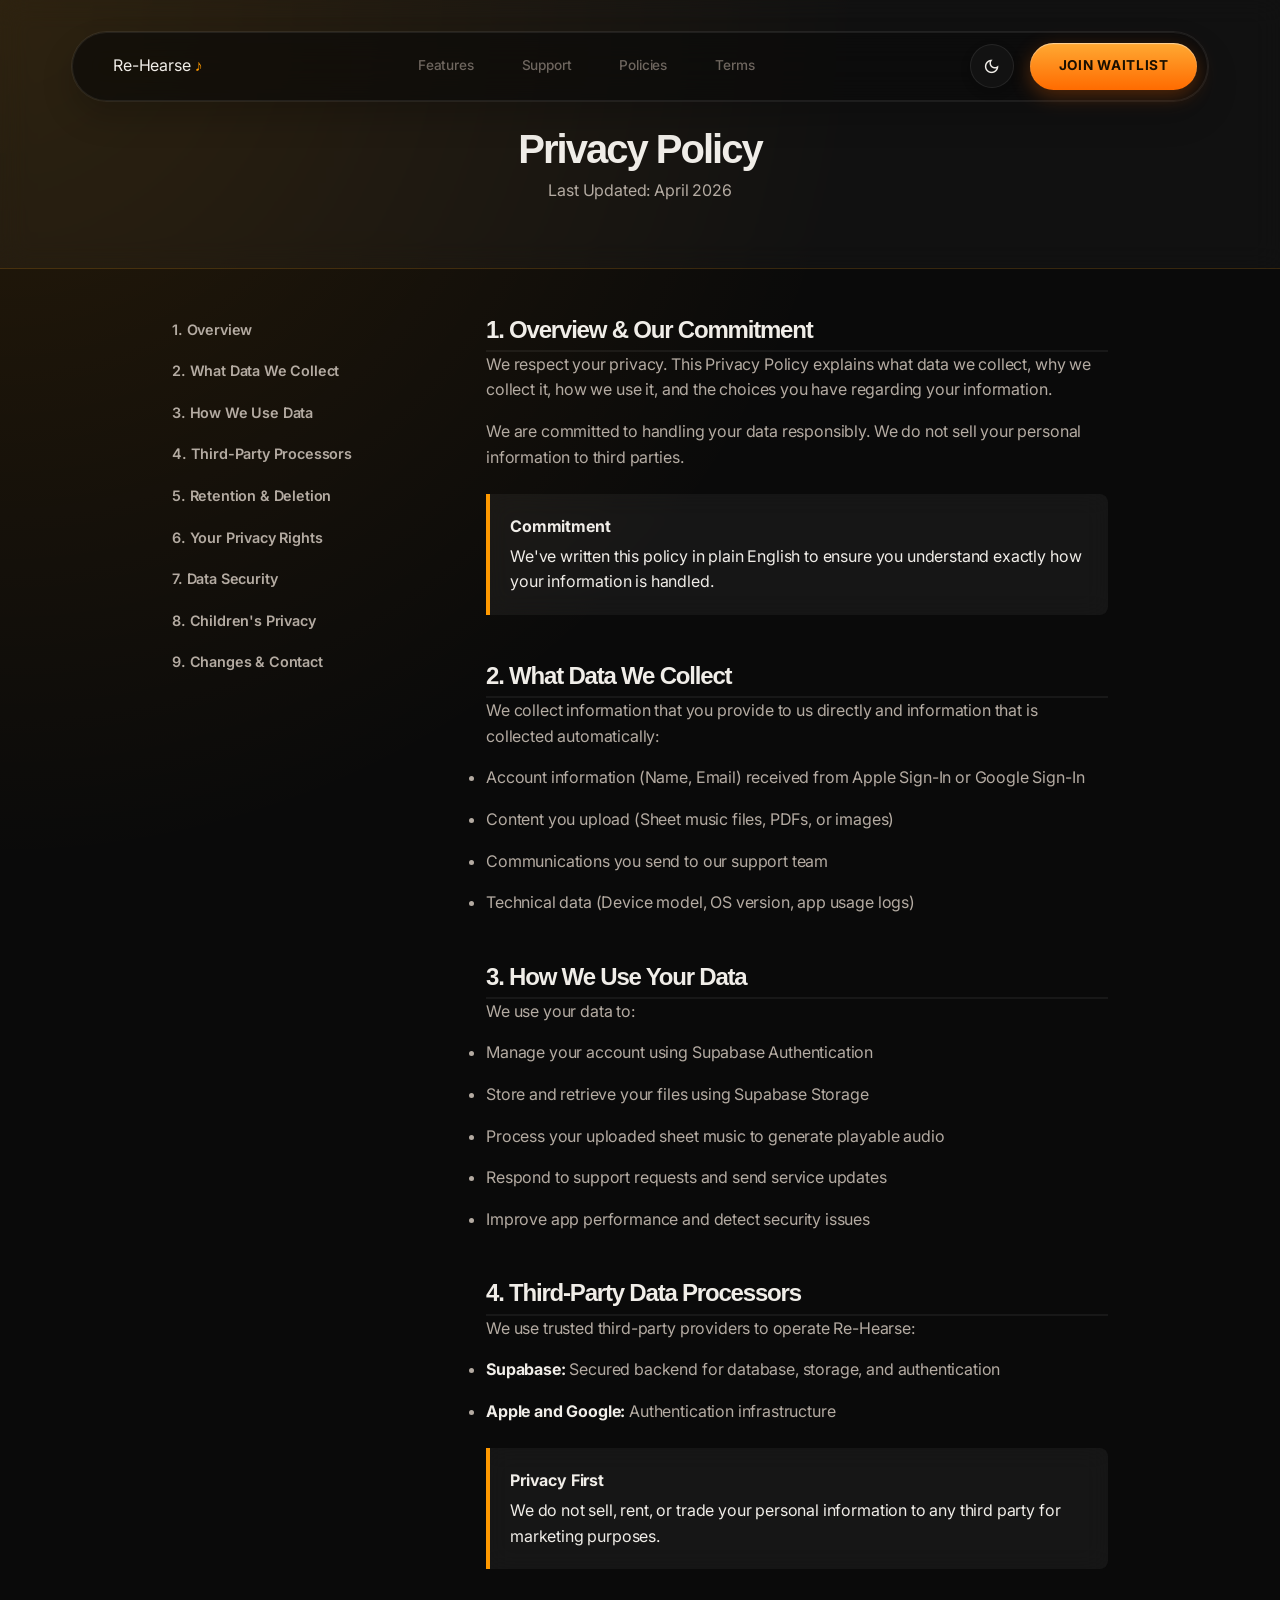
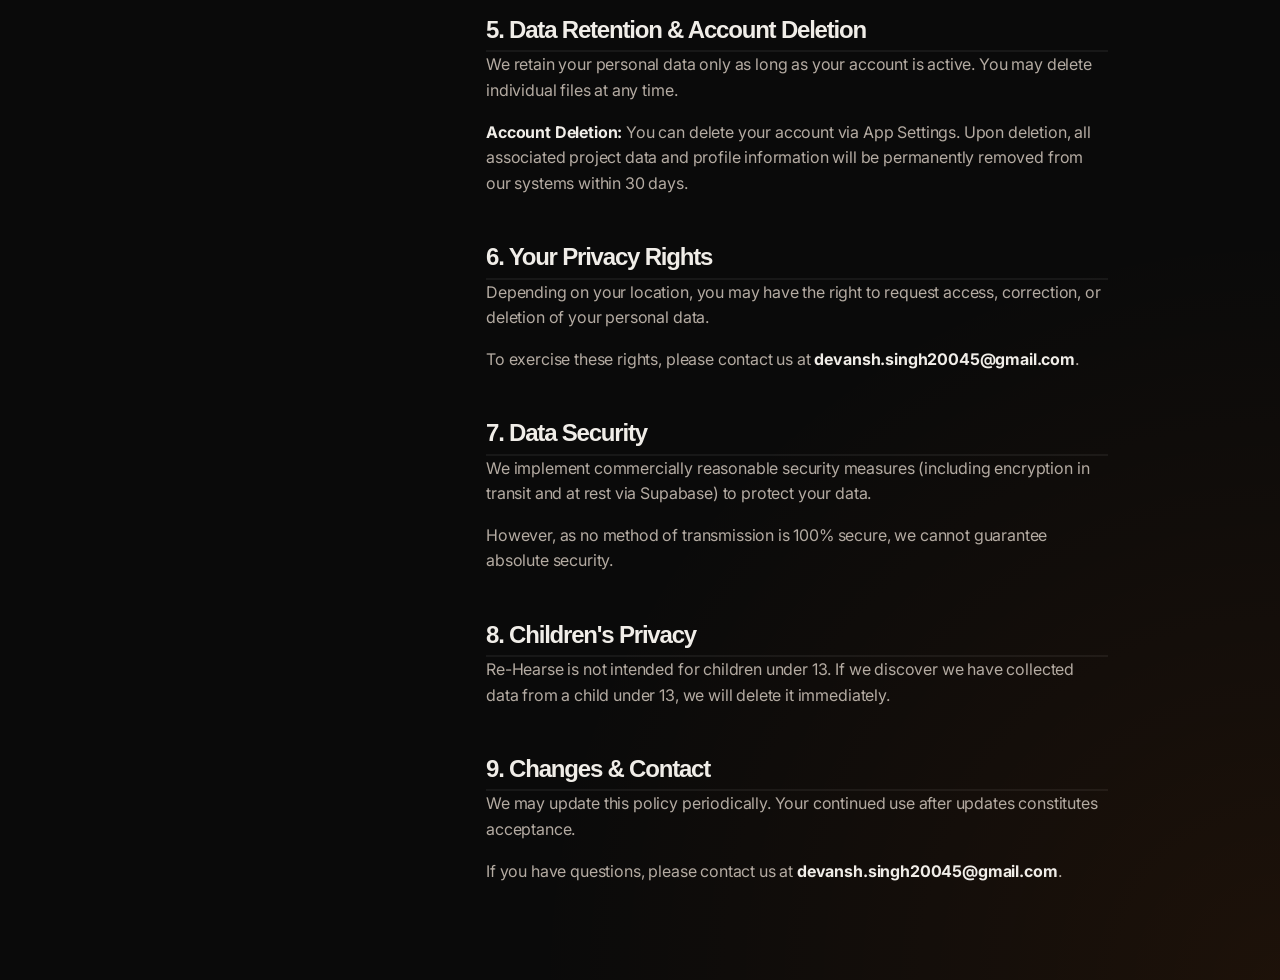
==== commit 39badab5: "feat: add support page for website" ====
--- a/privacy-policy/index.html
+++ b/privacy-policy/index.html
@@ -103,6 +103,7 @@
             <a href="../index.html" class="logo data-magnetic" style="text-decoration: none; color: inherit;">Re-Hearse <span class="logo-note">♪</span></a>
             <div class="nav-links">
                 <a href="../index.html#showcase-area" class="data-magnetic">Features</a>
+                <a href="../support/index.html" class="data-magnetic">Support</a>
                 <a href="../privacy-policy/index.html" class="data-magnetic active">Policies</a>
                 <a href="../terms-of-service/index.html" class="data-magnetic">Terms</a>
             </div>
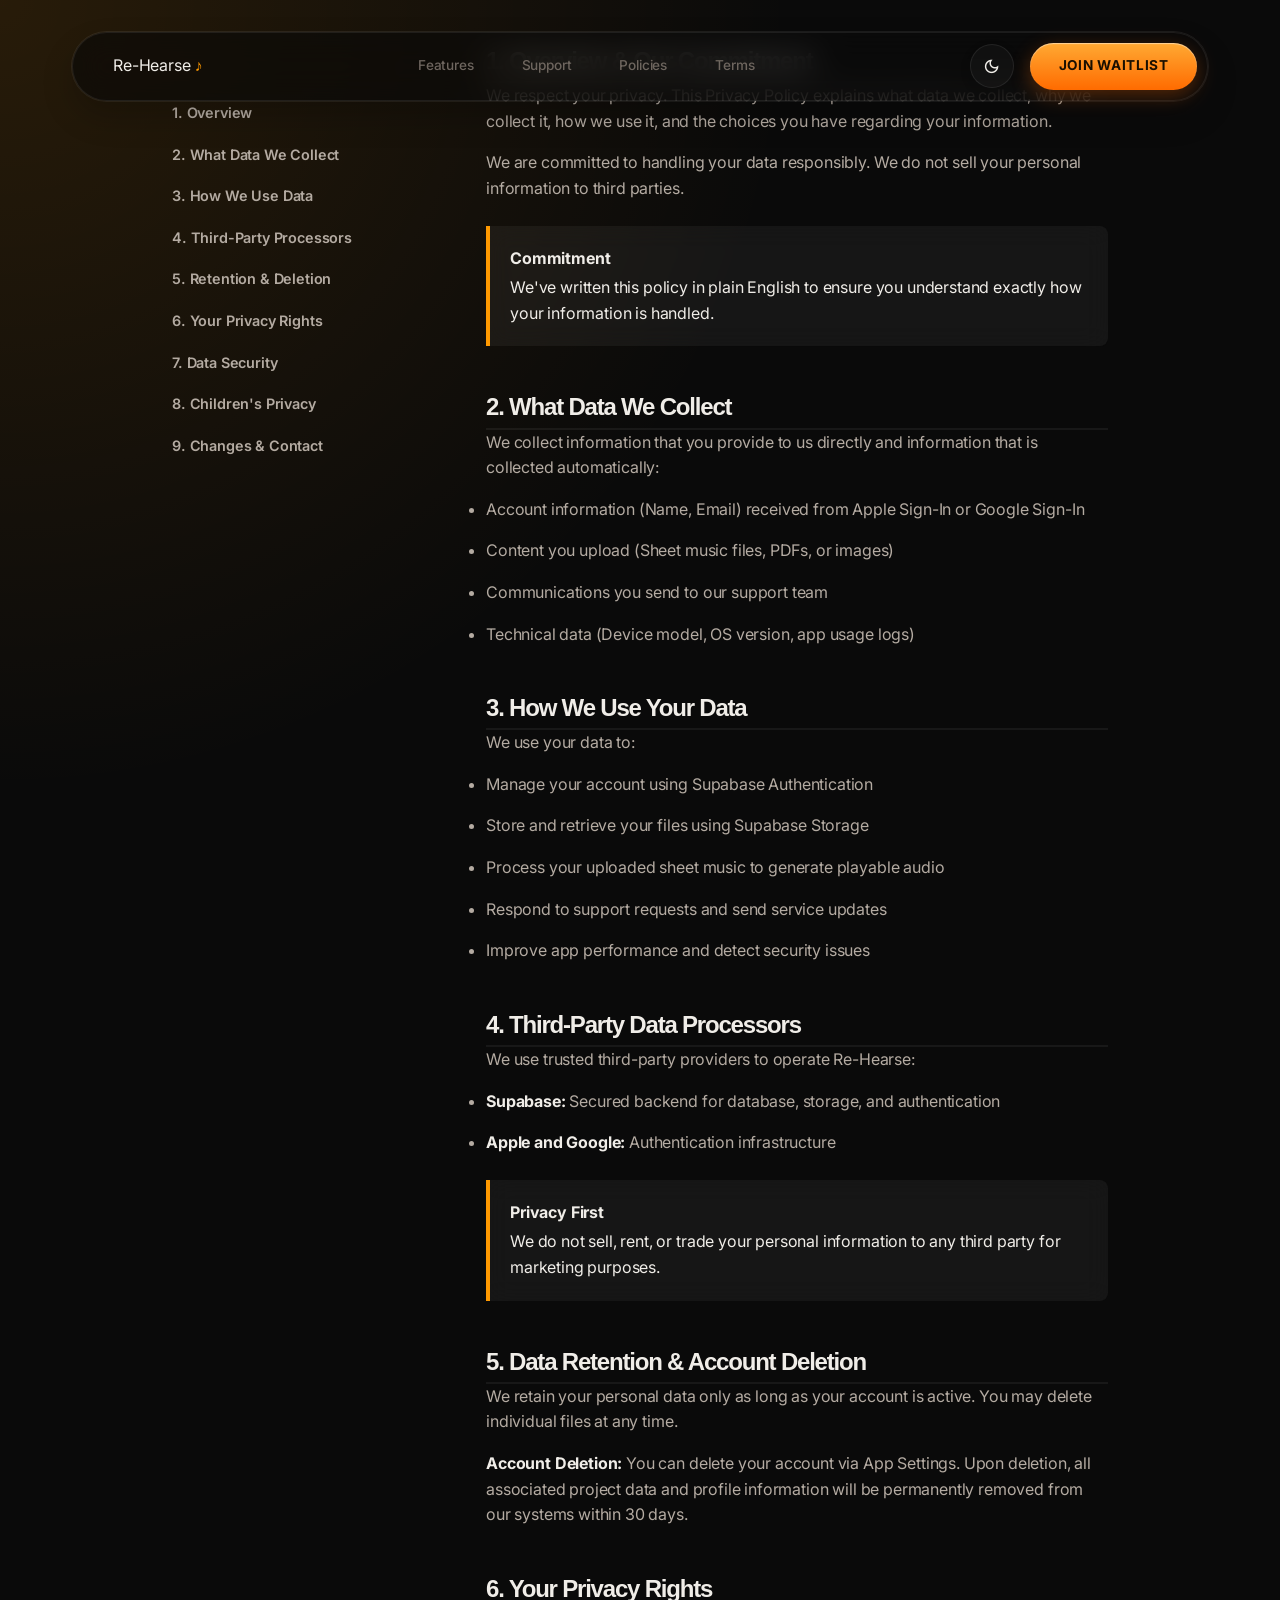
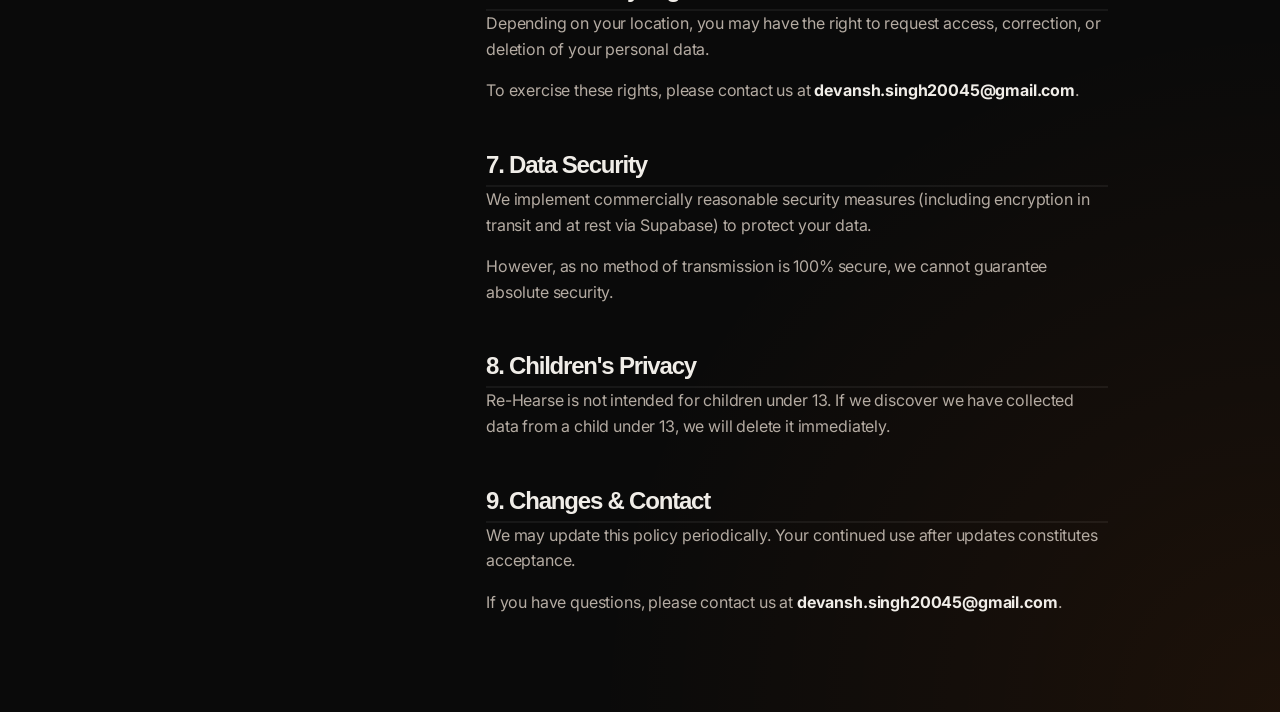
==== commit 539da959: "chore: clean up website links and legal pages" ====
--- a/privacy-policy/index.html
+++ b/privacy-policy/index.html
@@ -100,28 +100,23 @@
 
     <nav class="navbar" id="navbar">
         <div class="nav-inner">
-            <a href="../index.html" class="logo data-magnetic" style="text-decoration: none; color: inherit;">Re-Hearse <span class="logo-note">♪</span></a>
+            <a href="../" class="logo data-magnetic" style="text-decoration: none; color: inherit;">Re-Hearse <span class="logo-note">♪</span></a>
             <div class="nav-links">
-                <a href="../index.html#showcase-area" class="data-magnetic">Features</a>
-                <a href="../support/index.html" class="data-magnetic">Support</a>
-                <a href="../privacy-policy/index.html" class="data-magnetic active">Policies</a>
-                <a href="../terms-of-service/index.html" class="data-magnetic">Terms</a>
+                <a href="../#showcase-area" class="data-magnetic">Features</a>
+                <a href="../support/" class="data-magnetic">Support</a>
+                <a href="../privacy-policy/" class="data-magnetic active">Policies</a>
+                <a href="../terms-of-service/" class="data-magnetic">Terms</a>
             </div>
             <div class="nav-right">
                 <button id="theme-toggle" class="theme-toggle-btn data-magnetic" aria-label="Toggle Theme">
                     <span class="material-symbols-outlined theme-icon">dark_mode</span>
                 </button>
-                <a href="../index.html#download" class="nav-badge data-magnetic download-btn">
+                <a href="../#download" class="nav-badge data-magnetic download-btn">
                     Join Waitlist
                 </a>
             </div>
         </div>
     </nav>
-
-<header class="header">
-    <h1>Privacy Policy</h1>
-    <span class="last-updated">Last Updated: April 2026</span>
-</header>
 
 <div class="container">
     <aside>
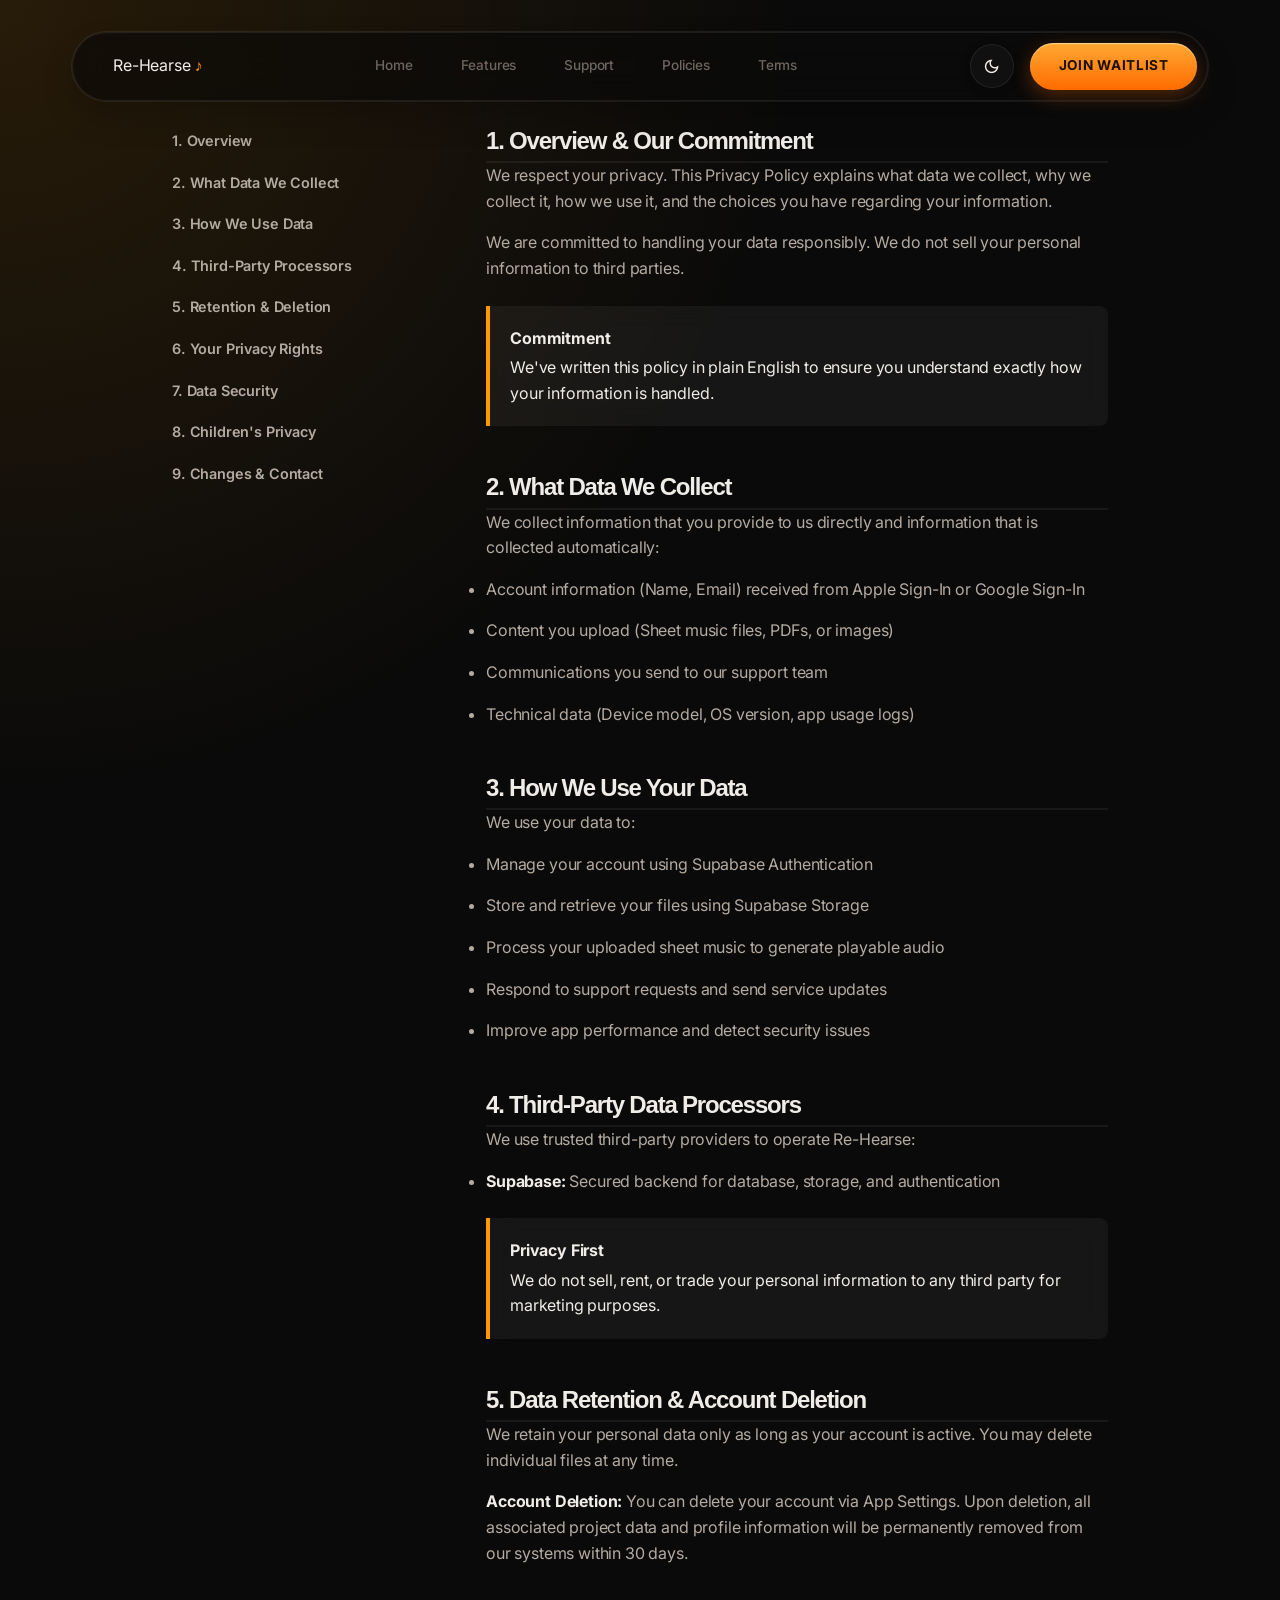
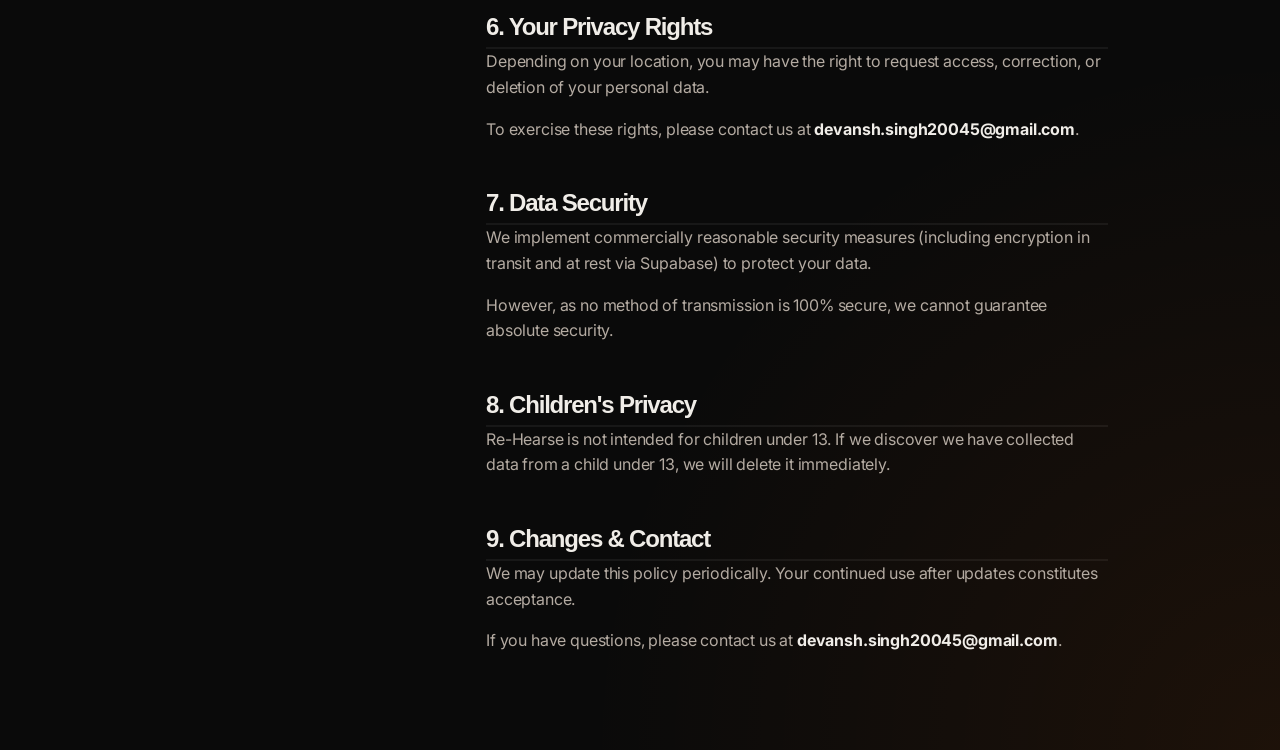
==== commit 9f964f3b: "Update index.html" ====
--- a/privacy-policy/index.html
+++ b/privacy-policy/index.html
@@ -76,7 +76,7 @@
         .header { background: var(--surface); padding: 8rem 2rem 4rem; text-align: center; border-bottom: 1px solid var(--border); backdrop-filter: blur(14px); transition: background 0.4s ease; }
         .header h1 { font-size: 2.5rem; margin: 0; font-weight: 700; }
         .last-updated { color: var(--text-light); margin-top: 0.5rem; display: block; }
-        .container { max-width: 1000px; margin: 0 auto; padding: 3rem 2rem; display: flex; gap: 4rem; }
+        .container { max-width: 1000px; margin: 0 auto; padding: 8rem 2rem 3rem; display: flex; gap: 4rem; }
         aside { width: 250px; position: sticky; top: 100px; height: fit-content; }
         aside nav ul { list-style: none; padding: 0; margin: 0; }
         aside nav li { margin-bottom: 1rem; }
@@ -91,6 +91,26 @@
         .callout-title { font-weight: 700; display: block; margin-bottom: 0.25rem; color: var(--text); transition: color 0.4s ease; }
         strong { color: var(--text); transition: color 0.4s ease; }
         @media (max-width: 850px) { .container { flex-direction: column; } aside { display: none; } }
+        @media (max-width: 768px) {
+            .navbar { top: 0.75rem; padding: 0 0.75rem; }
+            .nav-inner { flex-wrap: wrap; align-items: center; justify-content: space-between; row-gap: 0.65rem; padding: 0.6rem; border-radius: 24px; }
+            .logo { font-size: 0.95rem; white-space: nowrap; }
+            .nav-links { display: flex; width: 100%; gap: 0.5rem; flex-wrap: wrap; overflow: visible; padding-top: 0.15rem; }
+            .nav-links a { flex: 0 0 auto; padding: 0.55rem 0.85rem; border: 1px solid var(--border); border-radius: 999px; background: var(--surface); font-size: 0.78rem; line-height: 1; }
+            .nav-links a.active { color: #1a0f00; background: linear-gradient(180deg, #FFA933, #FF6B00); border-color: transparent; }
+            .nav-right { gap: 0.45rem; }
+            .theme-toggle-btn { width: 38px; height: 38px; }
+            .download-btn { padding: 0.68rem 0.95rem; font-size: 0.74rem; letter-spacing: 0.02em; line-height: 1.05; }
+            .container { padding: 12.5rem 1rem 3rem; gap: 2rem; }
+            h2 { font-size: 1.35rem; }
+        }
+        @media (max-width: 480px) {
+            .nav-inner { padding: 0.55rem; }
+            .logo { font-size: 0.88rem; }
+            .download-btn { padding: 0.64rem 0.8rem; font-size: 0.7rem; }
+            .nav-links { gap: 0.45rem; }
+            .nav-links a { padding: 0.5rem 0.72rem; font-size: 0.75rem; }
+        }
     </style>
 </head>
 <body>
@@ -102,6 +122,7 @@
         <div class="nav-inner">
             <a href="../" class="logo data-magnetic" style="text-decoration: none; color: inherit;">Re-Hearse <span class="logo-note">♪</span></a>
             <div class="nav-links">
+                <a href="../" class="data-magnetic">Home</a>
                 <a href="../#showcase-area" class="data-magnetic">Features</a>
                 <a href="../support/" class="data-magnetic">Support</a>
                 <a href="../privacy-policy/" class="data-magnetic active">Policies</a>
@@ -174,7 +195,7 @@
             <p>We use trusted third-party providers to operate Re-Hearse:</p>
             <ul>
                 <li><strong>Supabase:</strong> Secured backend for database, storage, and authentication</li>
-                <li><strong>Apple and Google:</strong> Authentication infrastructure</li>
+                <!-- <li><strong>Apple and Google:</strong> Authentication infrastructure</li> -->
             </ul>
             <div class="callout">
                 <span class="callout-title">Privacy First</span>
--- a/style.css
+++ b/style.css
@@ -325,6 +325,11 @@
   display: flex;
   align-items: center;
   gap: 1rem;
+}
+
+.mobile-menu-toggle,
+.mobile-menu-card {
+  display: none;
 }
 
 .theme-toggle-btn {
@@ -1557,8 +1562,82 @@
 }
 
 @media (max-width: 768px) {
+  .navbar {
+    top: 1rem;
+    padding: 0 1rem;
+  }
+
+  .nav-inner {
+    padding: 0.55rem 0.55rem 0.55rem 1rem;
+    border-radius: 28px;
+  }
+
+  .logo {
+    font-size: 1rem;
+    white-space: nowrap;
+  }
+
   .nav-links {
     display: none;
+  }
+
+  .nav-right {
+    gap: 0.55rem;
+  }
+
+  .mobile-menu-toggle {
+    display: inline-flex;
+    width: 40px;
+    height: 40px;
+    align-items: center;
+    justify-content: center;
+    border-radius: 50%;
+    border: 1px solid var(--border-glass);
+    background: var(--bg-glass);
+    color: var(--text-main);
+  }
+
+  .mobile-menu-card {
+    position: fixed;
+    top: 5.25rem;
+    left: 1rem;
+    right: 1rem;
+    z-index: 120;
+    display: grid;
+    gap: 0.6rem;
+    padding: 1rem;
+    border-radius: 22px;
+    border: 1px solid var(--border-glass);
+    background: rgba(10, 10, 10, 0.96);
+    box-shadow: 0 18px 42px rgba(0, 0, 0, 0.32);
+    opacity: 0;
+    pointer-events: none;
+    transform: translateY(-8px);
+    transition: opacity 0.22s ease, transform 0.22s ease;
+  }
+
+  .mobile-menu-card a {
+    display: block;
+    text-decoration: none;
+    color: var(--text-main);
+    background: rgba(255, 255, 255, 0.04);
+    border: 1px solid var(--border-glass);
+    border-radius: 16px;
+    padding: 0.9rem 1rem;
+    font-size: 0.95rem;
+    font-weight: 600;
+  }
+
+  .mobile-menu-card .mobile-menu-cta {
+    background: linear-gradient(180deg, #FFA933, #FF6B00);
+    color: #1a0f00;
+    border-color: transparent;
+  }
+
+  body.mobile-menu-open .mobile-menu-card {
+    opacity: 1;
+    pointer-events: auto;
+    transform: translateY(0);
   }
 
   /* On mobile, reduce blur even further for GPU performance */
@@ -1698,4 +1777,16 @@
   .float-note {
     display: none;
   }
-}
+
+  .mobile-menu-card {
+    top: 5rem;
+    left: 0.75rem;
+    right: 0.75rem;
+    padding: 0.85rem;
+  }
+
+  .mobile-menu-card a {
+    padding: 0.82rem 0.9rem;
+    font-size: 0.9rem;
+  }
+}
